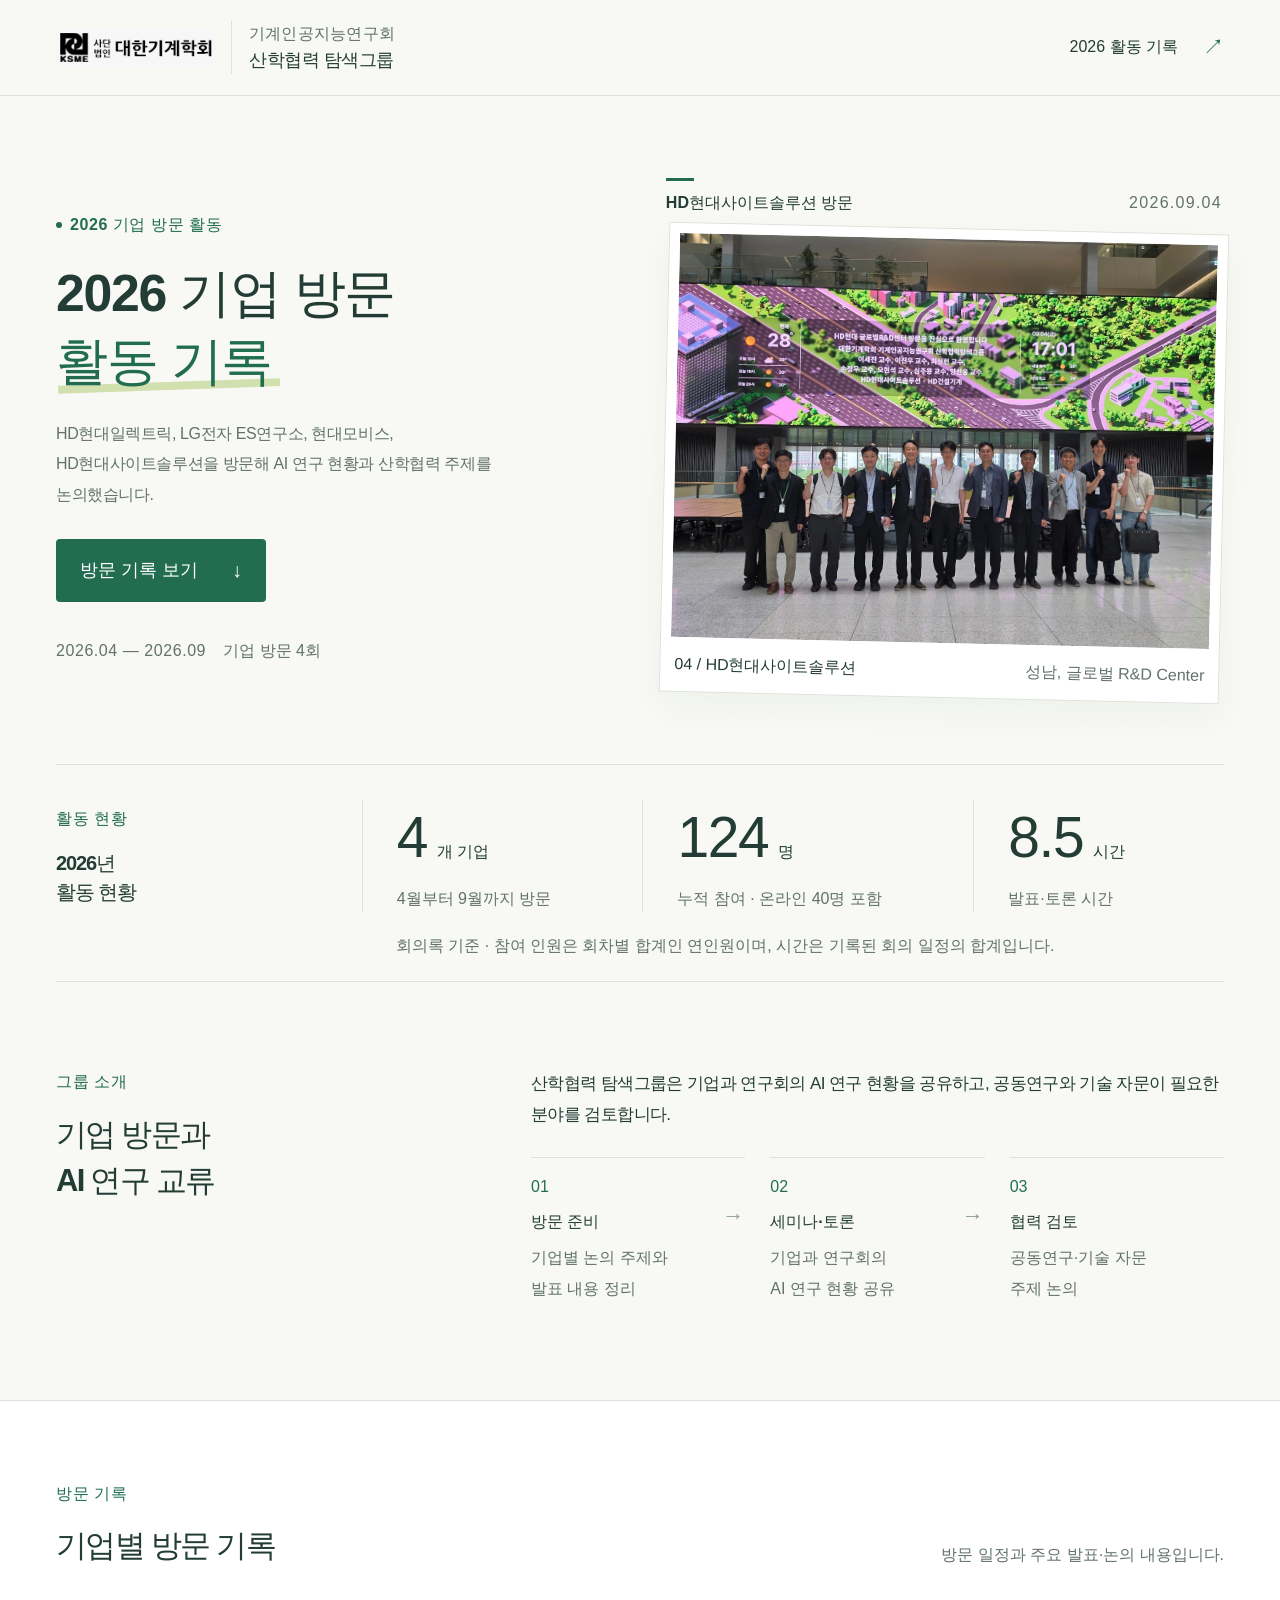
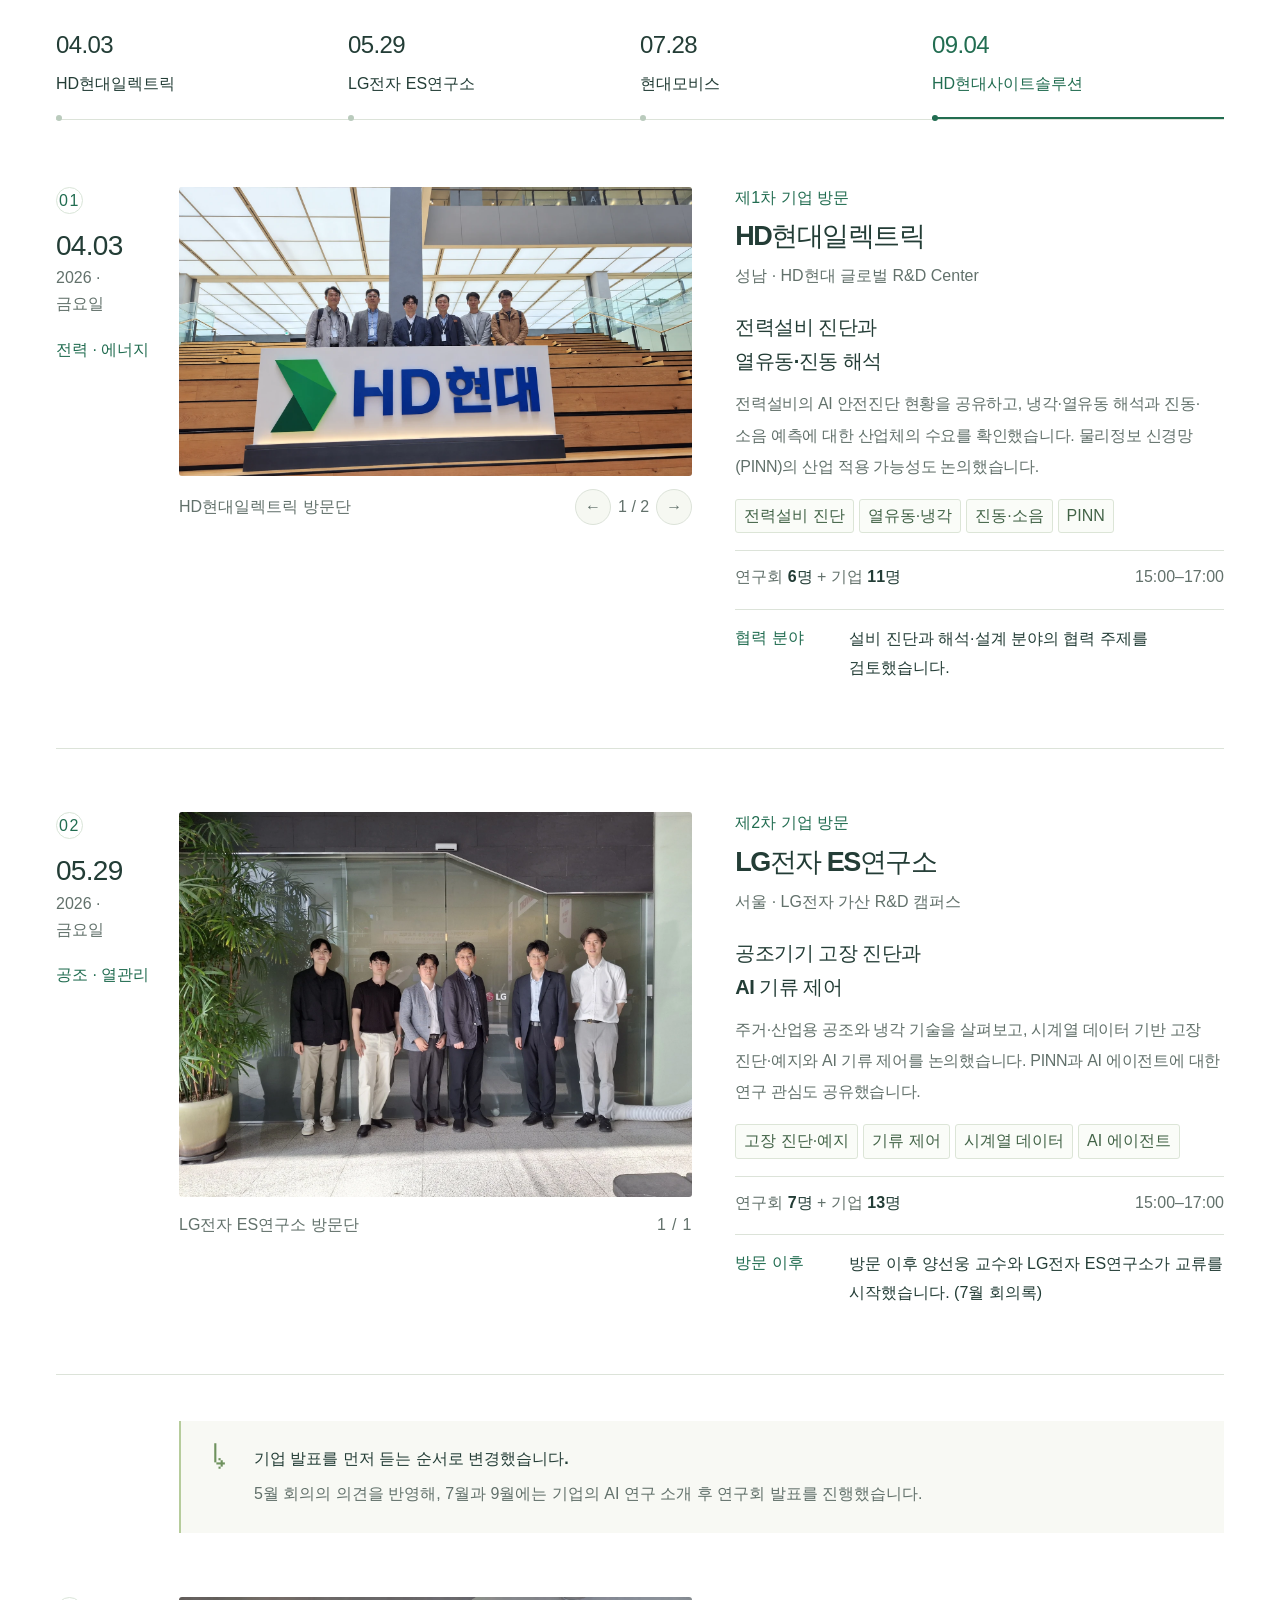
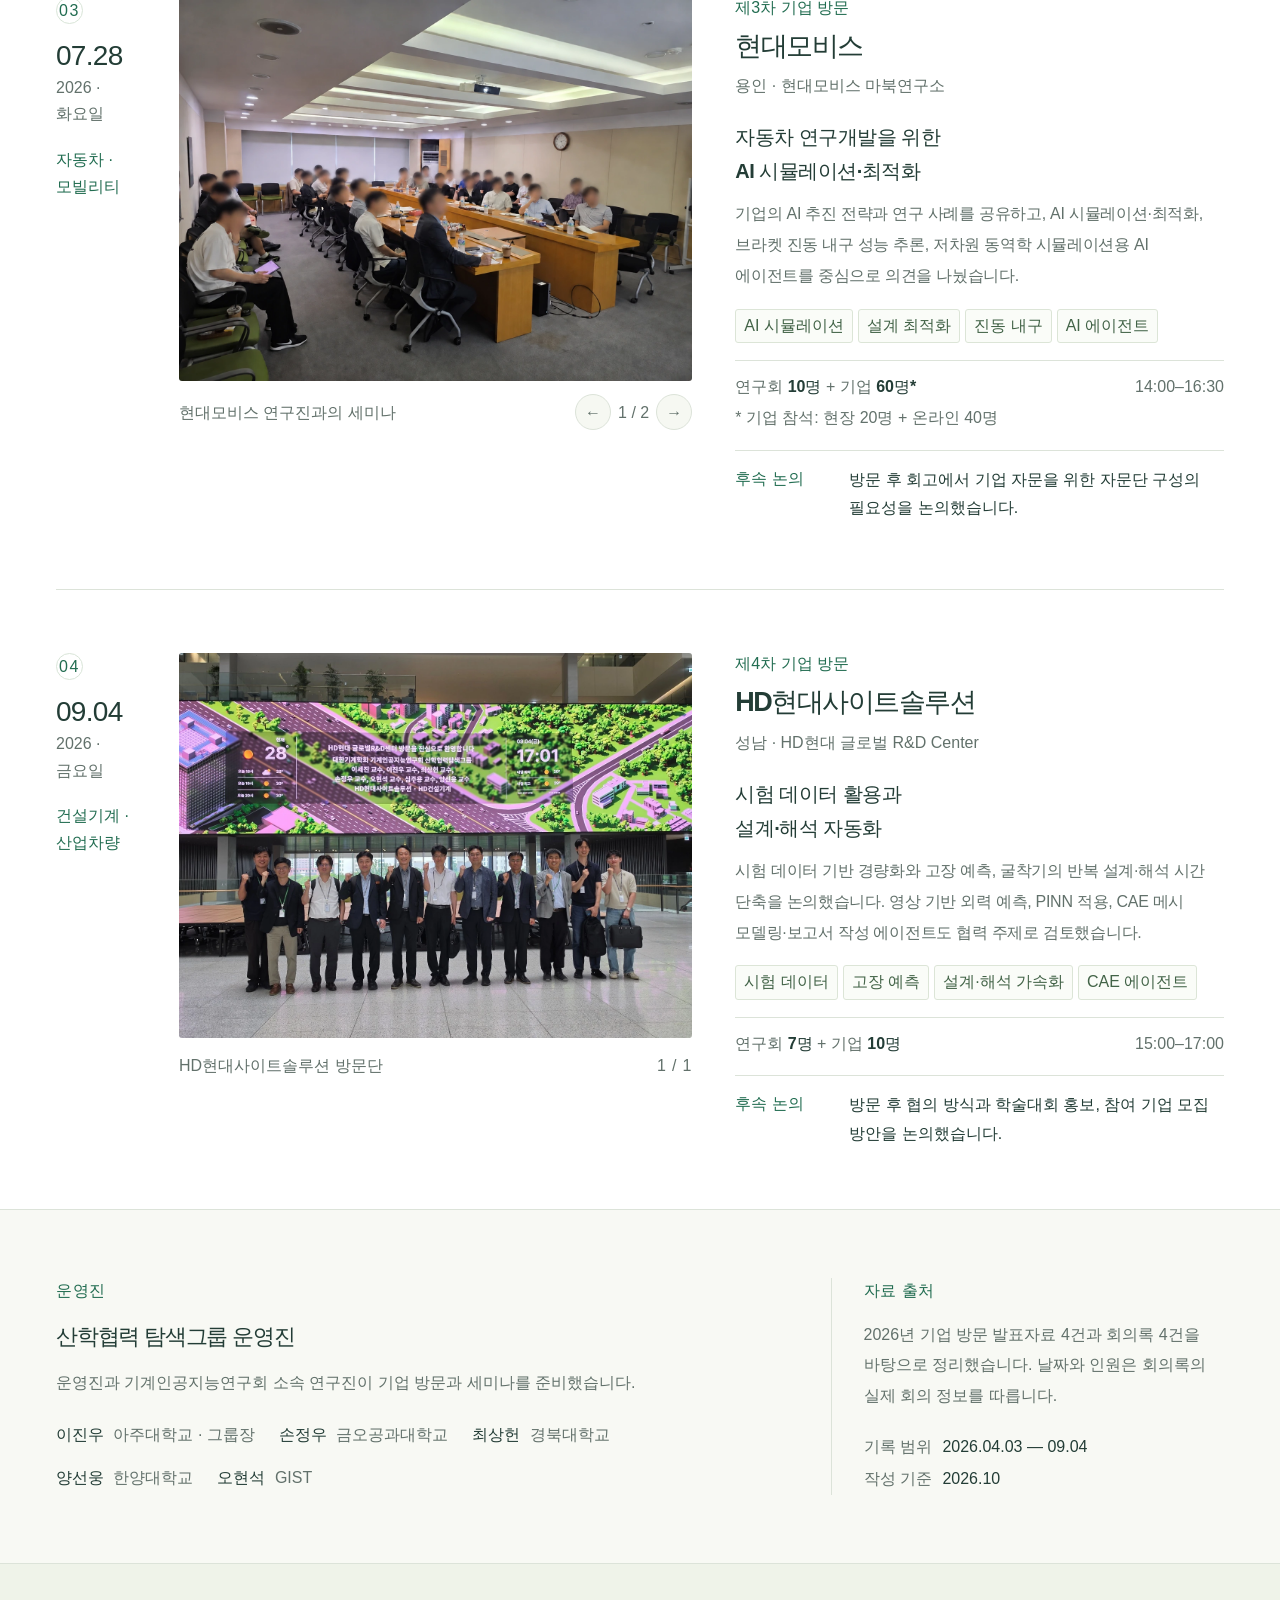
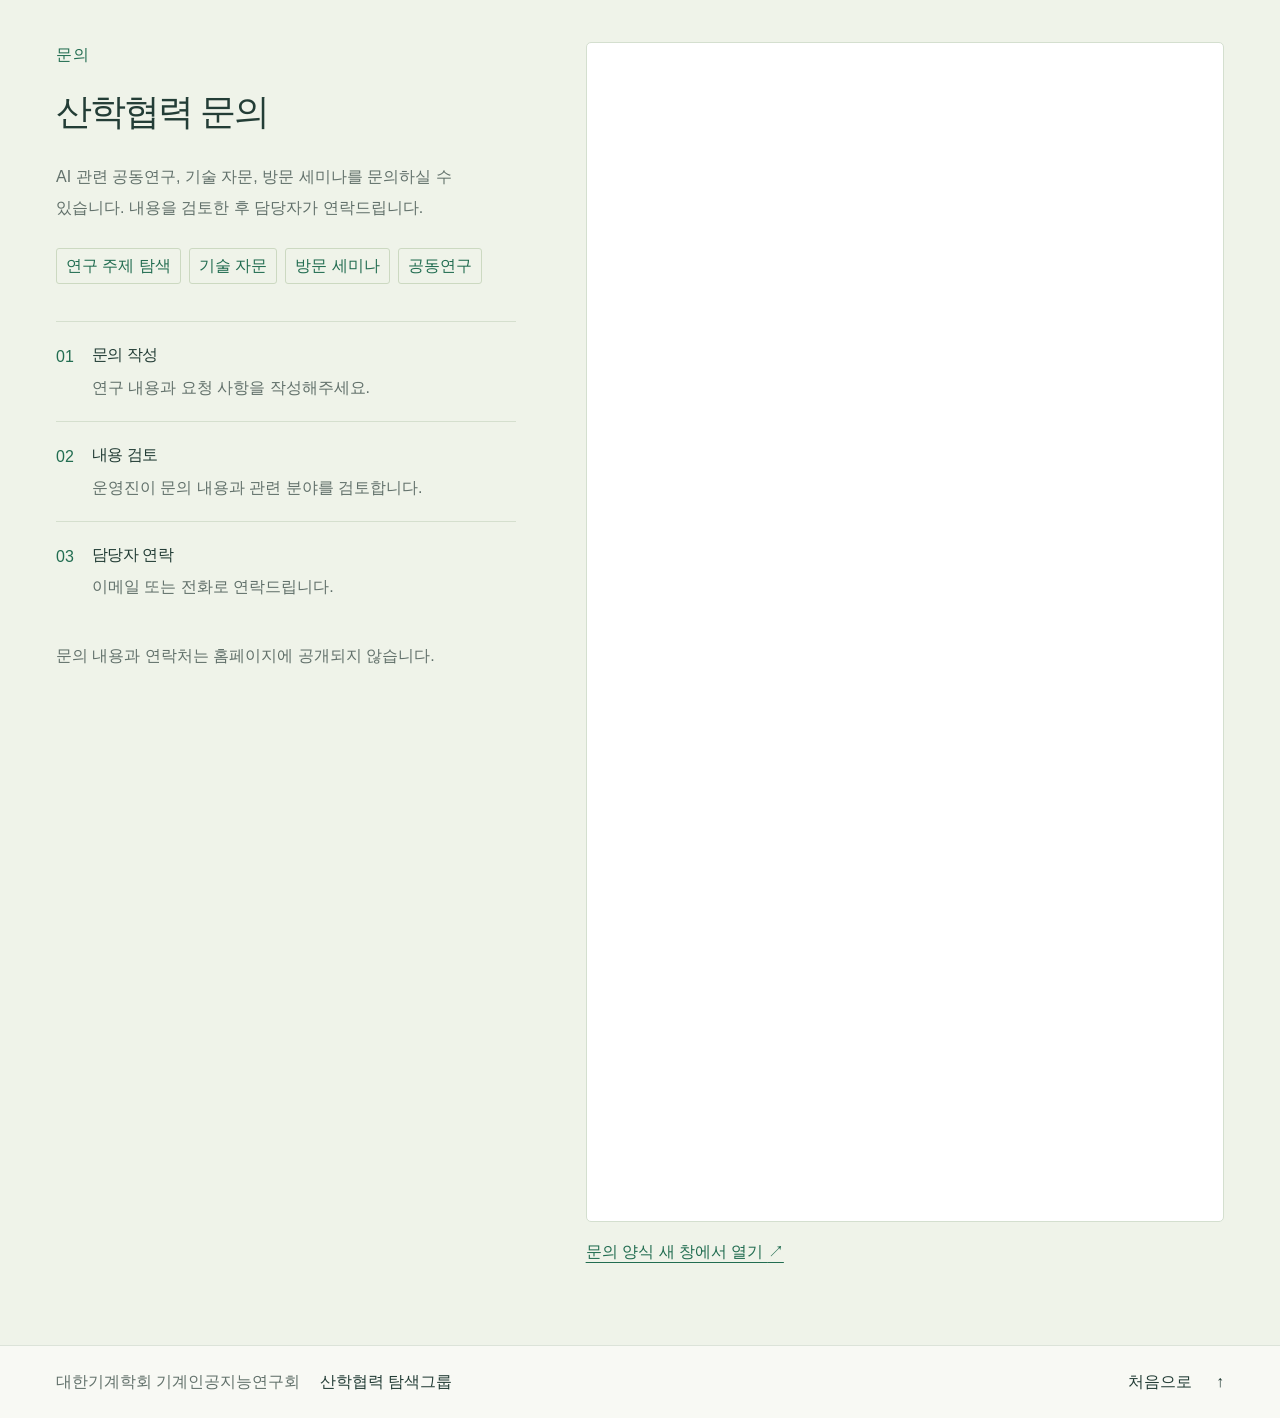
==== index.html @ 9c593836 "Publish KSME industry collaboration activity website" ====
<!doctype html>
<html lang="ko">
<head>
  <meta charset="UTF-8">
  <meta name="viewport" content="width=device-width, initial-scale=1">
  <meta name="theme-color" content="#f8f9f4">
  <meta name="description" content="대한기계학회 기계인공지능연구회 산학협력 탐색그룹의 2026년 활동 기록. 기업 방문 일정과 주요 논의 내용을 소개합니다.">
  <meta property="og:title" content="2026 기업 방문 활동 기록 | 산학협력 탐색그룹">
  <meta property="og:description" content="2026년 4월부터 9월까지, 네 번의 기업 방문과 산학 교류의 기록.">
  <meta property="og:type" content="website">
  <title>2026 활동 기록 · 산학협력 탐색그룹</title>
  <link rel="icon" href="assets/ksme-logo.gif" type="image/gif">
  <link rel="stylesheet" href="styles.css">
  <script src="app.js" defer></script>
  <script src="contact-config.js" defer></script>
  <script src="contact.js" defer></script>
</head>
<body id="top">
  <a class="skip-link" href="#main">본문으로 이동</a>
  <header class="site-header">
    <div class="container header-inner">
      <a class="identity" href="#top" aria-label="산학협력 탐색그룹 처음으로">
        <img class="identity-logo" src="assets/ksme-logo.gif" alt="대한기계학회" width="189" height="47">
        <span class="identity-group"><span class="identity-parent">기계인공지능연구회</span><strong>산학협력 탐색그룹</strong></span>
      </a>
      <a class="header-link" href="#journey"><span class="header-link-label">2026 활동 기록</span><span aria-hidden="true">↗</span></a>
    </div>
  </header>
  <main id="main">
    <section class="hero container" aria-labelledby="hero-title">
      <div class="hero-copy">
        <div class="eyebrow"><span class="status-dot"></span> 2026 기업 방문 활동</div>
        <h1 id="hero-title">2026 기업 방문<br><em>활동 기록</em></h1>
        <p class="hero-description">HD현대일렉트릭, LG전자 ES연구소, 현대모비스, HD현대사이트솔루션을 방문해 AI 연구 현황과 산학협력 주제를 논의했습니다.</p>
        <a class="button" href="#journey">방문 기록 보기 <span aria-hidden="true">↓</span></a>
        <p class="hero-period">2026.04 — 2026.09 <span>기업 방문 4회</span></p>
      </div>
      <div class="hero-visual">
        <div class="photo-tab">HD현대사이트솔루션 방문 <span>2026.09.04</span></div>
        <figure class="hero-photo">
          <button class="photo-open" data-image="assets/photos/04-hd-site-group.webp" data-caption="2026.09.04 · HD현대사이트솔루션 방문 · HD현대 글로벌 R&D Center" aria-label="HD현대사이트솔루션 방문 단체사진 크게 보기">
            <img src="assets/photos/04-hd-site-group.webp" alt="HD현대 글로벌 R&D Center 로비에 모인 연구회와 기업 관계자들" width="1360" height="1020" fetchpriority="high">
            <span class="photo-expand" aria-hidden="true">↗</span>
          </button>
          <figcaption><span>04 / HD현대사이트솔루션</span><span>성남, 글로벌 R&D Center</span></figcaption>
        </figure>
      </div>
    </section>

    <section class="numbers container" aria-label="2026년 활동 규모">
      <div class="number-intro"><span class="section-kicker">활동 현황</span><h2>2026년<br>활동 현황</h2></div>
      <div class="metric"><p><strong>4</strong><span>개 기업</span></p><span>4월부터 9월까지 방문</span></div>
      <div class="metric"><p><strong>124</strong><span>명</span></p><span>누적 참여 · 온라인 40명 포함</span></div>
      <div class="metric"><p><strong>8.5</strong><span>시간</span></p><span>발표·토론 시간</span></div>
      <p class="metric-note">회의록 기준 · 참여 인원은 회차별 합계인 연인원이며, 시간은 기록된 회의 일정의 합계입니다.</p>
    </section>

    <section class="approach container" aria-labelledby="approach-title">
      <div><span class="section-kicker">그룹 소개</span><h2 id="approach-title">기업 방문과<br>AI 연구 교류</h2></div>
      <div class="approach-body"><p>산학협력 탐색그룹은 기업과 연구회의 AI 연구 현황을 공유하고, 공동연구와 기술 자문이 필요한 분야를 검토합니다.</p>
        <ol class="process"><li><span>01</span><strong>방문 준비</strong><p>기업별 논의 주제와<br>발표 내용 정리</p></li><li><span>02</span><strong>세미나·토론</strong><p>기업과 연구회의<br>AI 연구 현황 공유</p></li><li><span>03</span><strong>협력 검토</strong><p>공동연구·기술 자문<br>주제 논의</p></li></ol>
      </div>
    </section>

    <section class="journey" id="journey" aria-labelledby="journey-title">
      <div class="container">
        <div class="section-heading"><div><span class="section-kicker">방문 기록</span><h2 id="journey-title">기업별 방문 기록</h2></div><p>방문 일정과 주요 발표·논의 내용입니다.</p></div>
        <nav class="journey-index" aria-label="방문 기록 바로가기">
          <a href="#visit-01"><span>04.03</span><strong>HD현대일렉트릭</strong></a><a href="#visit-02"><span>05.29</span><strong>LG전자 ES연구소</strong></a><a href="#visit-03"><span>07.28</span><strong>현대모비스</strong></a><a href="#visit-04"><span>09.04</span><strong>HD현대사이트솔루션</strong></a>
        </nav>

        <article class="visit" id="visit-01" aria-labelledby="visit-title-01">
          <div class="visit-date"><span class="visit-number">01</span><time datetime="2026-04-03"><strong>04.03</strong><span>2026 · 금요일</span></time><span class="visit-sector">전력 · 에너지</span></div>
          <div class="visit-content">
            <div class="visit-gallery" data-gallery="electric" aria-label="HD현대일렉트릭 방문 사진">
              <figure><button class="photo-open" data-image="assets/photos/01-hd-electric-group.webp" data-caption="2026.04.03 · HD현대일렉트릭 방문 · 단체사진 (밝기·기울기 보정)" aria-label="HD현대일렉트릭 방문 사진 크게 보기"><img src="assets/photos/01-hd-electric-group.webp" alt="HD현대 표지 앞에 함께 선 연구회 방문단 6명" width="1672" height="941" loading="lazy"><span class="photo-expand" aria-hidden="true">↗</span></button><figcaption><span class="gallery-caption">HD현대일렉트릭 방문단</span><span class="gallery-pagination"><button type="button" data-prev aria-label="HD현대일렉트릭 이전 사진">←</button><span data-counter aria-live="polite">1 / 2</span><button type="button" data-next aria-label="HD현대일렉트릭 다음 사진">→</button></span></figcaption></figure>
            </div>
            <div class="visit-story"><div class="visit-label">제1차 기업 방문</div><h3 id="visit-title-01">HD현대일렉트릭</h3><p class="location">성남 · HD현대 글로벌 R&D Center</p><p class="visit-lead">전력설비 진단과<br>열유동·진동 해석</p><p class="visit-description">전력설비의 AI 안전진단 현황을 공유하고, 냉각·열유동 해석과 진동·소음 예측에 대한 산업체의 수요를 확인했습니다. 물리정보 신경망(PINN)의 산업 적용 가능성도 논의했습니다.</p><div class="tags"><span>전력설비 진단</span><span>열유동·냉각</span><span>진동·소음</span><span>PINN</span></div><div class="meeting-meta"><span>연구회 <b>6명</b> + 기업 <b>11명</b></span><span>15:00–17:00</span></div><div class="takeaway"><span>협력 분야</span><p>설비 진단과 해석·설계 분야의 협력 주제를 검토했습니다.</p></div></div>
          </div>
        </article>

        <article class="visit" id="visit-02" aria-labelledby="visit-title-02">
          <div class="visit-date"><span class="visit-number">02</span><time datetime="2026-05-29"><strong>05.29</strong><span>2026 · 금요일</span></time><span class="visit-sector">공조 · 열관리</span></div>
          <div class="visit-content">
            <div class="visit-gallery"><figure><button class="photo-open" data-image="assets/photos/02-lg-es-group.webp" data-caption="2026.05.29 · LG전자 ES연구소 방문 · 가산 R&D 캠퍼스" aria-label="LG전자 ES연구소 방문 단체사진 크게 보기"><img src="assets/photos/02-lg-es-group.webp" alt="LG전자 가산 R&D 캠퍼스에서 촬영한 연구회 방문단의 단체사진" width="2137" height="1603" loading="lazy"><span class="photo-expand" aria-hidden="true">↗</span></button><figcaption><span>LG전자 ES연구소 방문단</span><span class="photo-count">1 / 1</span></figcaption></figure></div>
            <div class="visit-story"><div class="visit-label">제2차 기업 방문</div><h3 id="visit-title-02">LG전자 ES연구소</h3><p class="location">서울 · LG전자 가산 R&D 캠퍼스</p><p class="visit-lead">공조기기 고장 진단과<br>AI 기류 제어</p><p class="visit-description">주거·산업용 공조와 냉각 기술을 살펴보고, 시계열 데이터 기반 고장 진단·예지와 AI 기류 제어를 논의했습니다. PINN과 AI 에이전트에 대한 연구 관심도 공유했습니다.</p><div class="tags"><span>고장 진단·예지</span><span>기류 제어</span><span>시계열 데이터</span><span>AI 에이전트</span></div><div class="meeting-meta"><span>연구회 <b>7명</b> + 기업 <b>13명</b></span><span>15:00–17:00</span></div><div class="takeaway"><span>방문 이후</span><p>방문 이후 양선웅 교수와 LG전자 ES연구소가 교류를 시작했습니다. (7월 회의록)</p></div></div>
          </div>
        </article>

        <div class="journey-note"><span aria-hidden="true">↳</span><p><strong>기업 발표를 먼저 듣는 순서로 변경했습니다.</strong><br>5월 회의의 의견을 반영해, 7월과 9월에는 기업의 AI 연구 소개 후 연구회 발표를 진행했습니다.</p></div>

        <article class="visit" id="visit-03" aria-labelledby="visit-title-03">
          <div class="visit-date"><span class="visit-number">03</span><time datetime="2026-07-28"><strong>07.28</strong><span>2026 · 화요일</span></time><span class="visit-sector">자동차 · 모빌리티</span></div>
          <div class="visit-content">
            <div class="visit-gallery" data-gallery="mobis" aria-label="현대모비스 방문 사진"><figure><button class="photo-open" data-image="assets/photos/03-mobis-meeting.webp?v=privacy-20261004" data-caption="2026.07.28 · 현대모비스 마북연구소 · 연구회·기업 관계자들과의 교류" aria-label="현대모비스 방문 사진 크게 보기"><img src="assets/photos/03-mobis-meeting.webp?v=privacy-20261004" alt="참석자의 얼굴을 흐리게 처리한 현대모비스 마북연구소 세미나 사진" width="1448" height="1086" loading="lazy"><span class="photo-expand" aria-hidden="true">↗</span></button><figcaption><span class="gallery-caption">현대모비스 연구진과의 세미나</span><span class="gallery-pagination"><button type="button" data-prev aria-label="현대모비스 이전 사진">←</button><span data-counter aria-live="polite">1 / 2</span><button type="button" data-next aria-label="현대모비스 다음 사진">→</button></span></figcaption></figure></div>
            <div class="visit-story"><div class="visit-label">제3차 기업 방문</div><h3 id="visit-title-03">현대모비스</h3><p class="location">용인 · 현대모비스 마북연구소</p><p class="visit-lead">자동차 연구개발을 위한<br>AI 시뮬레이션·최적화</p><p class="visit-description">기업의 AI 추진 전략과 연구 사례를 공유하고, AI 시뮬레이션·최적화, 브라켓 진동 내구 성능 추론, 저차원 동역학 시뮬레이션용 AI 에이전트를 중심으로 의견을 나눴습니다.</p><div class="tags"><span>AI 시뮬레이션</span><span>설계 최적화</span><span>진동 내구</span><span>AI 에이전트</span></div><div class="meeting-meta"><span>연구회 <b>10명</b> + 기업 <b>60명*</b></span><span>14:00–16:30</span></div><p class="attendance-note">* 기업 참석: 현장 20명 + 온라인 40명</p><div class="takeaway"><span>후속 논의</span><p>방문 후 회고에서 기업 자문을 위한 자문단 구성의 필요성을 논의했습니다.</p></div></div>
          </div>
        </article>

        <article class="visit" id="visit-04" aria-labelledby="visit-title-04">
          <div class="visit-date"><span class="visit-number">04</span><time datetime="2026-09-04"><strong>09.04</strong><span>2026 · 금요일</span></time><span class="visit-sector">건설기계 · 산업차량</span></div>
          <div class="visit-content">
            <div class="visit-gallery"><figure><button class="photo-open" data-image="assets/photos/04-hd-site-group.webp" data-caption="2026.09.04 · HD현대사이트솔루션 방문 · HD현대 글로벌 R&D Center" aria-label="HD현대사이트솔루션 방문 단체사진 크게 보기"><img src="assets/photos/04-hd-site-group.webp" alt="HD현대사이트솔루션 방문 후 로비에서 함께 촬영한 연구회와 기업 관계자들" width="1360" height="1020" loading="lazy"><span class="photo-expand" aria-hidden="true">↗</span></button><figcaption><span>HD현대사이트솔루션 방문단</span><span class="photo-count">1 / 1</span></figcaption></figure></div>
            <div class="visit-story"><div class="visit-label">제4차 기업 방문</div><h3 id="visit-title-04">HD현대사이트솔루션</h3><p class="location">성남 · HD현대 글로벌 R&D Center</p><p class="visit-lead">시험 데이터 활용과<br>설계·해석 자동화</p><p class="visit-description">시험 데이터 기반 경량화와 고장 예측, 굴착기의 반복 설계·해석 시간 단축을 논의했습니다. 영상 기반 외력 예측, PINN 적용, CAE 메시 모델링·보고서 작성 에이전트도 협력 주제로 검토했습니다.</p><div class="tags"><span>시험 데이터</span><span>고장 예측</span><span>설계·해석 가속화</span><span>CAE 에이전트</span></div><div class="meeting-meta"><span>연구회 <b>7명</b> + 기업 <b>10명</b></span><span>15:00–17:00</span></div><div class="takeaway"><span>후속 논의</span><p>방문 후 협의 방식과 학술대회 홍보, 참여 기업 모집 방안을 논의했습니다.</p></div></div>
          </div>
        </article>
      </div>
    </section>

<section class="credits container" aria-label="그룹 소개와 기록 안내"><div><span class="section-kicker">운영진</span><h2>산학협력 탐색그룹 운영진</h2><p>운영진과 기계인공지능연구회 소속 연구진이 기업 방문과 세미나를 준비했습니다.</p><div class="team"><span><b>이진우</b> 아주대학교 · 그룹장</span><span><b>손정우</b> 금오공과대학교</span><span><b>최상헌</b> 경북대학교</span><span><b>양선웅</b> 한양대학교</span><span><b>오현석</b> GIST</span></div></div><div class="record-note"><span class="section-kicker">자료 출처</span><p>2026년 기업 방문 발표자료 4건과 회의록 4건을 바탕으로 정리했습니다. 날짜와 인원은 회의록의 실제 회의 정보를 따릅니다.</p><p>기록 범위 <strong>2026.04.03 — 09.04</strong><br>작성 기준 <strong>2026.10</strong></p></div></section>
    <section class="inquiry-section" id="contact" aria-labelledby="inquiry-title">
      <div class="container inquiry-layout">
        <div class="inquiry-intro">
          <span class="section-kicker">문의</span>
          <h2 id="inquiry-title">산학협력 문의</h2>
          <p>AI 관련 공동연구, 기술 자문, 방문 세미나를 문의하실 수 있습니다. 내용을 검토한 후 담당자가 연락드립니다.</p>
          <div class="inquiry-topics"><span>연구 주제 탐색</span><span>기술 자문</span><span>방문 세미나</span><span>공동연구</span></div>
          <ol class="inquiry-steps"><li><span>01</span><div><strong>문의 작성</strong><p>연구 내용과 요청 사항을 작성해주세요.</p></div></li><li><span>02</span><div><strong>내용 검토</strong><p>운영진이 문의 내용과 관련 분야를 검토합니다.</p></div></li><li><span>03</span><div><strong>담당자 연락</strong><p>이메일 또는 전화로 연락드립니다.</p></div></li></ol>
          <p class="inquiry-note">문의 내용과 연락처는 홈페이지에 공개되지 않습니다.</p>
        </div>
        <div class="inquiry-form-area">
          <p class="inquiry-connection" id="inquiry-connection">현재는 문의 화면 미리보기입니다. Google 연결 전에는 접수·저장·이메일 발송이 이루어지지 않습니다.</p>
          <iframe id="inquiry-frame" src="https://script.google.com/macros/s/AKfycbyqrqDLCNG93MQwHev7d4G5tEPiE0s_Rb_WKDJtI0AP4udPK_IPzrMD_i6Ru1dq3-_l/exec" title="산학협력 문의 입력 양식" referrerpolicy="no-referrer"></iframe>
          <div id="inquiry-open" class="inquiry-open" hidden>
            <p id="inquiry-open-help" hidden>문의 양식을 열어 내용을 작성해주세요.</p>
            <a id="inquiry-open-link" href="#contact" target="_blank" rel="noopener noreferrer">문의 양식 새 창에서 열기 <span aria-hidden="true">↗</span></a>
          </div>
          <noscript><p>문의 양식을 이용하려면 JavaScript를 활성화해주세요. 현재 문의는 접수되지 않았습니다.</p></noscript>
        </div>
      </div>
    </section>
  </main>
  <footer class="site-footer"><div class="container"><p>대한기계학회 기계인공지능연구회 <span>산학협력 탐색그룹</span></p><a href="#top">처음으로 <span aria-hidden="true">↑</span></a></div></footer>
  <dialog class="lightbox" aria-label="활동 사진 확대 보기"><button class="lightbox-close" type="button" aria-label="사진 닫기">닫기 <span aria-hidden="true">×</span></button><img alt=""><p class="lightbox-caption"></p></dialog>
</body>
</html>
---- styles.css ----
/* Installed KoPubWorld fonts only. Public webfont hosting requires publisher approval. */
@font-face { font-family:"KoPubWorld Dotum"; font-style:normal; font-weight:400; font-display:swap; src:local("KoPubWorldDotum Medium"), local("KoPubWorldDotumMedium"), local("KoPubWorld돋움체 Medium"); }
@font-face { font-family:"KoPubWorld Dotum"; font-style:normal; font-weight:700; font-display:swap; src:local("KoPubWorldDotum Bold"), local("KoPubWorldDotumBold"), local("KoPubWorld돋움체 Bold"); }

:root {
  --paper:#f8f9f4;
  --white:#fff;
  --ink:#233d36;
  --muted:#62716b;
  --green:#226d51;
  --line:#dce3d9;
  --pale:#edf2e7;
  --lime:#e4edcf;
  --font:"KoPubWorld Dotum","Malgun Gothic","Apple SD Gothic Neo",sans-serif;
}

/* Industry inquiry section. The form also runs inside Google Apps Script. */
.inquiry-section {
  padding-block: 78px;
  background: #eff3e9;
  border-top: 1px solid var(--line);
}
.inquiry-layout {
  display: grid;
  grid-template-columns: 0.9fr 1.25fr;
  gap: 70px;
  align-items: start;
}
.inquiry-intro h2 { font-size: 36px; line-height: 1.5; }
.inquiry-intro > p { font-size:16px; color: var(--muted); line-height: 1.95; margin-top: 22px; }
.inquiry-topics { display:flex; flex-wrap:wrap; gap:8px; margin-top:25px; }
.inquiry-topics span { font-size:16px; border:1px solid #ccd9c1; border-radius:3px; padding:4px 9px; color:var(--green); }
.inquiry-steps { padding:0; list-style:none; margin-top:37px; }
.inquiry-steps li { display:flex; gap:18px; border-top:1px solid #d5dfce; padding:20px 0; }
.inquiry-steps li > span { font-size:16px; color:var(--green); padding-top:2px; }
.inquiry-steps strong { font-size:16px; letter-spacing:-.03em; }
.inquiry-steps p { font-size:16px; color:var(--muted); margin-top:6px; }
.inquiry-intro .inquiry-note { font-size:16px; margin-top:19px; }
.inquiry-form-area { min-width:0; }
.inquiry-connection { background:#fbfaf3; border:1px solid #dedbc7; border-radius:4px; padding:11px 15px; color:#756648; font-size:16px; line-height:1.8; margin-bottom:14px; }
.inquiry-connection[hidden] { display:none; }
#inquiry-frame { display:block; width:100%; height:1180px; border:1px solid #d4dfcf; border-radius:5px; background:white; }
#inquiry-frame[hidden] { display:none; }
@media (max-width:1100px) {
  .inquiry-layout { grid-template-columns:.85fr 1.2fr; gap:35px; }
  .inquiry-intro h2 { font-size:30px; }
}
@media (max-width:800px) {
  .inquiry-section { padding-block:52px; }
  .inquiry-layout { grid-template-columns:1fr; gap:32px; }
  .inquiry-intro h2 { font-size:30px; }
  .inquiry-steps { display:grid; grid-template-columns:repeat(3,1fr); gap:18px; margin-top:29px; }
  .inquiry-steps li { gap:10px; padding-block:15px; }
  .inquiry-steps p { font-size:16px; }
  .inquiry-steps strong { font-size:16px; }
}
@media (max-width:580px) {
  .inquiry-intro h2 { font-size:29px; }
  .inquiry-intro > p { font-size:16px; }
  .inquiry-topics span { font-size:16px; }
  .inquiry-steps { grid-template-columns:1fr; gap:0; }
  .inquiry-steps li { gap:17px; padding-block:15px; }
  .inquiry-steps strong { font-size:16px; }
  .inquiry-steps p { font-size:16px; }
  .inquiry-connection { font-size:16px; padding:11px 13px; }
}
@media print { .inquiry-section { display:none; } }

* {
  box-sizing:border-box;
}

html {
  scroll-behavior:smooth;
  scroll-padding-top:105px;
}

body {
  margin:0;
  font-size:16px;
  background:var(--paper);
  color:var(--ink);
  font-family:var(--font);
  font-synthesis:none;
  -webkit-font-smoothing:antialiased;
  line-height:1.65;
  word-break:keep-all;
  overflow-wrap:break-word;
}

button,a {
  -webkit-tap-highlight-color:transparent;
}

a {
  color:inherit;
  text-decoration:none;
}

button {
  font:inherit;
  color:inherit;
}

button,a {
  touch-action:manipulation;
}

button {
  cursor:pointer;
}

img {
  display:block;
  width:100%;
  height:auto;
}

figure,p,h1,h2,h3,ol {
  margin:0;
}

button:focus-visible,a:focus-visible {
  outline:3px solid #287dba;
  outline-offset:5px;
}

::selection {
  background:#dcebc8;
}

.container {
  width:min(1264px,calc(100% - 112px));
  margin-inline:auto;
}

.skip-link {
  position:fixed;
  left:18px;
  top:-80px;
  z-index:100;
  background:white;
  padding:12px 20px;
}

.skip-link:focus {
  top:12px;
}

.site-header {
  height:96px;
  border-bottom:1px solid var(--line);
  background:rgba(248,249,244,.96);
  position:sticky;
  top:0;
  z-index:20;
  backdrop-filter:blur(12px);
}

.header-inner {
  height:100%;
  display:flex;
  align-items:center;
  justify-content:space-between;
  gap:20px;
}

.identity {
  display:flex;
  gap:15px;
  align-items:center;
}

.identity-parent {
  display:block;
  font-size:16px;
  letter-spacing:.015em;
  color:var(--muted);
  line-height:1.6;
}

.identity strong {
  display:block;
  font-size:18px;
  letter-spacing:-.025em;
  line-height:1.5;
}











.header-link {
  font-size:16px;
  display:flex;
  gap:25px;
  align-items:center;
}

.header-link > span[aria-hidden] {
  font-size:21px;
  color:var(--green);
}

.hero {
  display:grid;
  grid-template-columns:1fr 1.03fr;
  gap:64px;
  padding-block:82px 66px;
  align-items:center;
}

.eyebrow,.section-kicker,.small-label {
  font-size:16px;
  font-weight:700;
  letter-spacing:.16em;
  color:var(--green);
}

.eyebrow {
  display:flex;
  gap:8px;
  align-items:center;
  font-size:16px;
  letter-spacing:.13em;
}

.status-dot {
  width:6px;
  height:6px;
  background:var(--green);
  border-radius:50%;
  display:inline-block;
}

h1 {
  font-size:clamp(44px,4.05vw,60px);
  font-weight:700;
  line-height:1.3;
  letter-spacing:-.025em;
  margin:22px 0 24px;
}

h1 em {
  font-style:normal;
  color:var(--green);
  position:relative;
}

h1 em:after {
  content:"";
  position:absolute;
  height:8px;
  left:2px;
  right:-8px;
  bottom:0;
  background:#d2dfae;
  z-index:-1;
  transform:rotate(-2deg);
}

.hero-description {
  font-size:16px;
  line-height:1.95;
  color:var(--muted);
  letter-spacing:-.025em;
}

.button {
  display:inline-flex;
  align-items:center;
  gap:34px;
  background:var(--green);
  color:#fff;
  padding:13px 22px;
  font-size:16px;
  font-weight:700;
  margin-top:29px;
  border-radius:4px;
  transition:background .2s,transform .2s;
}

.button:hover {
  background:#18553e;
  transform:translateY(-2px);
}

.button span {
  font-size:20px;
  font-weight:400;
}

.hero-period {
  font-size:16px;
  letter-spacing:.14em;
  color:var(--muted);
  margin-top:36px;
  display:flex;
  flex-wrap:wrap;
  gap:10px 17px;
}

.hero-period span {
  letter-spacing:0;
  font-size:16px;
}

.hero-visual {
  align-self:center;
  min-width:0;
}

.photo-tab {
  display:flex;
  justify-content:space-between;
  font-size:16px;
  font-weight:700;
  padding:12px 2px;
  position:relative;
}

.photo-tab:before {
  content:"";
  width:28px;
  height:3px;
  background:var(--green);
  position:absolute;
  top:0;
}

.photo-tab span {
  font-size:16px;
  letter-spacing:.08em;
  color:var(--muted);
  font-weight:400;
}

.hero-photo {
  background:white;
  border:1px solid var(--line);
  padding:10px 10px 0;
  transform:rotate(1.3deg);
  box-shadow:0 15px 35px #233d360a;
}

.hero-photo .photo-open {
  aspect-ratio:4/3;
}

.hero-photo img {
  height:100%;
  object-fit:cover;
}

.photo-open {
  padding:0;
  border:0;
  background:#e5e9e3;
  position:relative;
  display:block;
  width:100%;
  overflow:hidden;
}

.photo-open img {
  transition:transform .45s;
}

.photo-open:hover img {
  transform:scale(1.025);
}

.photo-expand {
  position:absolute;
  bottom:12px;
  right:12px;
  background:rgba(255,255,255,.93);
  width:30px;
  height:30px;
  display:grid;
  place-items:center;
  border-radius:50%;
  font-size:17px;
  opacity:0;
  transition:opacity .2s;
}

.photo-open:hover .photo-expand,.photo-open:focus-visible .photo-expand {
  opacity:1;
}

.hero-photo figcaption {
  font-size:16px;
  padding:14px 4px;
  display:flex;
  justify-content:space-between;
  gap:10px;
}

.hero-photo figcaption span:last-child {
  color:var(--muted);
  font-size:16px;
}

.hero-bottom {
  display:flex;
  justify-content:space-between;
  gap:20px;
  margin:27px 5px 0;
  align-items:center;
}

.small-label {
  font-size:16px;
  color:var(--muted);
  letter-spacing:.12em;
}

.handwritten {
  font-size:16px;
  letter-spacing:-.025em;
  font-weight:700;
  transform:rotate(-4deg);
  color:var(--green);
}

.handwritten span {
  font-size:24px;
  margin-left:8px;
}

.numbers {
  border-top:1px solid var(--line);
  border-bottom:1px solid var(--line);
  padding:35px 0 22px;
  display:grid;
  grid-template-columns:1.1fr 1fr 1.2fr 1fr;
  gap:20px 30px;
  align-items:center;
}

.number-intro .section-kicker {
  font-size:16px;
}

.number-intro h2 {
  font-size:20px;
  line-height:1.45;
  letter-spacing:-.055em;
  margin-top:9px;
}

.metric {
  border-left:1px solid var(--line);
  padding-left:34px;
}

.metric p {
  display:flex;
  gap:10px;
  align-items:baseline;
  line-height:1.3;
}

.metric strong {
  font-size:57px;
  font-weight:400;
  letter-spacing:-.025em;
}

.metric p>span {
  font-size:16px;
}

.metric>span {
  display:block;
  font-size:16px;
  color:var(--muted);
  margin-top:12px;
}

.metric-note {
  grid-column:2/-1;
  font-size:16px;
  color:var(--muted);
  padding-left:34px;
}

.approach {
  display:grid;
  grid-template-columns:1fr 1.8fr;
  gap:90px;
  padding-block:87px 96px;
}

.section-kicker {
  display:block;
  margin-bottom:16px;
}

h2 {
  font-size:31px;
  letter-spacing:-.055em;
  line-height:1.5;
  font-weight:700;
}

.approach-body>p {
  font-size:17px;
  letter-spacing:-.035em;
  line-height:1.8;
  margin-bottom:27px;
}

.process {
  padding:0;
  list-style:none;
  display:grid;
  grid-template-columns:repeat(3,1fr);
  gap:25px;
}

.process li {
  border-top:1px solid var(--line);
  padding-top:16px;
  position:relative;
}

.process li:not(:last-child):after {
  content:"→";
  position:absolute;
  right:1px;
  top:40px;
  color:#8ca18e;
  font-size:22px;
}

.process li>span {
  font-size:16px;
  color:var(--green);
  margin-bottom:8px;
  display:block;
}

.process strong {
  font-size:16px;
}

.process p {
  font-size:16px;
  color:var(--muted);
  line-height:1.9;
  margin-top:8px;
}

.journey {
  padding-block:80px 28px;
  background:var(--white);
  border-block:1px solid var(--line);
}

.section-heading {
  display:flex;
  justify-content:space-between;
  gap:35px;
  align-items:flex-end;
  margin-bottom:40px;
}

.section-heading>p {
  font-size:16px;
  color:var(--muted);
  line-height:1.9;
  max-width:380px;
}

.journey-index {
  display:grid;
  grid-template-columns:repeat(4,1fr);
  margin-bottom:64px;
  border-bottom:1px solid var(--line);
}

.journey-index a {
  position:relative;
  padding:15px 0 20px;
  border-bottom:2px solid transparent;
  transition:color .2s,border-color .2s;
}

.journey-index a:before {
  content:"";
  width:6px;
  height:6px;
  position:absolute;
  bottom:-4px;
  background:#bacbbd;
  border-radius:50%;
}

.journey-index a:hover,.journey-index a.is-current {
  color:var(--green);
  border-bottom-color:var(--green);
}

.journey-index a:hover:before,.journey-index a.is-current:before {
  background:var(--green);
}

.journey-index span {
  display:block;
  font-size:24px;
  letter-spacing:-.025em;
  font-weight:400;
}

.journey-index strong {
  font-size:16px;
  font-weight:400;
  display:block;
  margin-top:6px;
}

.visit {
  display:grid;
  grid-template-columns:95px 1fr;
  gap:28px;
  padding-bottom:66px;
  margin-bottom:60px;
  border-bottom:1px solid var(--line);
  scroll-margin-top:120px;
}

.visit:last-child {
  border-bottom:0;
  margin-bottom:0;
  padding-bottom:32px;
}

.visit-date {
  display:flex;
  align-items:flex-start;
  flex-direction:column;
  padding-top:3px;
}

.visit-number {
  font-size:16px;
  letter-spacing:.1em;
  color:var(--green);
  border:1px solid #d9e5d8;
  display:grid;
  place-items:center;
  width:27px;
  height:27px;
  border-radius:50%;
  margin-bottom:12px;
}

.visit-date time strong {
  display:block;
  font-size:28px;
  letter-spacing:-.025em;
  line-height:1.4;
  font-weight:400;
}

.visit-date time span {
  font-size:16px;
  color:var(--muted);
}

.visit-sector {
  font-size:16px;
  margin-top:18px;
  color:var(--green);
}

.visit-content {
  display:grid;
  grid-template-columns:1.05fr 1fr;
  gap:43px;
  align-items:start;
  min-width:0;
}

.visit-gallery {
  min-width:0;
  padding-top:3px;
}

.visit-gallery .photo-open {
  aspect-ratio:4/3;
  border-radius:3px;
}

.visit-gallery img {
  width:100%;
  height:100%;
  object-fit:cover;
}

.visit-gallery[data-gallery="electric"] .photo-open {
  aspect-ratio:16/9;
}

.visit-gallery[data-gallery="electric"] img {
  object-fit:contain;
  background:#f1f4ee;
}

.visit-gallery figcaption {
  display:flex;
  align-items:center;
  justify-content:space-between;
  gap:8px;
  padding:13px 0;
  font-size:16px;
  color:var(--muted);
  line-height:1.7;
  min-height:55px;
}

.gallery-pagination {
  display:flex;
  align-items:center;
  gap:7px;
  white-space:nowrap;
}

.gallery-pagination button {
  padding:2px;
  width:29px;
  height:29px;
  background:#f6f8f2;
  border:1px solid var(--line);
  border-radius:50%;
  font-size:16px;
}

.gallery-pagination button:hover {
  background:var(--lime);
}

.gallery-pagination [data-counter] {
  min-width:29px;
  text-align:center;
}

.photo-count {
  font-size:16px;
  white-space:nowrap;
  letter-spacing:.05em;
}

.visit-label {
  font-size:16px;
  color:var(--green);
  margin-bottom:6px;
}

.visit-story h3 {
  font-size:27px;
  letter-spacing:-.055em;
  line-height:1.45;
}

.location {
  font-size:16px;
  color:var(--muted);
  margin-top:6px;
}

.visit-lead {
  font-size:19px;
  font-weight:700;
  letter-spacing:-.025em;
  line-height:1.7;
  margin:21px 0 10px;
}

.visit-description {
  font-size:16px;
  color:var(--muted);
  line-height:1.95;
  letter-spacing:-.018em;
}

.tags {
  display:flex;
  flex-wrap:wrap;
  gap:5px;
  margin-block:17px;
}

.tags span {
  font-size:16px;
  white-space:nowrap;
  border:1px solid #dce5d7;
  color:#426347;
  padding:3px 8px;
  border-radius:3px;
  background:#fafcf8;
}

.meeting-meta {
  display:flex;
  justify-content:space-between;
  flex-wrap:wrap;
  gap:7px;
  font-size:16px;
  border-top:1px solid var(--line);
  padding-top:13px;
  color:var(--muted);
}

.meeting-meta b {
  font-weight:700;
  color:var(--ink);
}

.attendance-note {
  font-size:16px;
  color:var(--muted);
  margin-top:4px;
}

.takeaway {
  display:grid;
  grid-template-columns:66px 1fr;
  gap:14px;
  margin-top:18px;
  padding:15px 0 0;
  border-top:1px solid var(--line);
}

.takeaway>span {
  font-size:16px;
  font-weight:700;
  color:var(--green);
}

.takeaway p {
  font-size:16px;
  line-height:1.8;
}

.journey-note {
  display:flex;
  gap:27px;
  align-items:flex-start;
  margin:-14px 0 61px 123px;
  padding:23px 29px;
  background:var(--paper);
  border-left:2px solid #b6cc9c;
}

.journey-note>span {
  font-size:34px;
  line-height:1;
  color:#6f925e;
}

.journey-note p {
  font-size:16px;
  color:var(--muted);
  line-height:1.9;
}

.journey-note strong {
  display:inline-block;
  font-size:16px;
  color:var(--ink);
  margin-bottom:5px;
}

.outcomes {
  padding-block:84px 72px;
}

.outcome-grid {
  display:grid;
  grid-template-columns:repeat(3,1fr);
  gap:38px;
}

.outcome-grid article {
  border-top:1px solid #b8cbb7;
  padding-top:23px;
}

.outcome-number {
  font-size:16px;
  color:var(--green);
}

.outcome-grid h3 {
  font-size:23px;
  letter-spacing:-.025em;
  line-height:1.6;
  margin:17px 0 13px;
}

.outcome-grid p {
  font-size:16px;
  color:var(--muted);
  line-height:1.9;
}

.outcome-foot {
  display:block;
  font-size:16px;
  color:var(--green);
  margin-top:19px;
}

.outcome-note {
  font-size:16px;
  color:var(--muted);
  margin-top:36px;
  padding-top:18px;
  border-top:1px solid var(--line);
}

.next-section {
  background:var(--pale);
  border-block:1px solid var(--line);
  padding-block:70px;
}

.next-inner {
  display:grid;
  grid-template-columns:1fr 1.05fr;
  gap:80px;
}

.next-intro h2 {
  font-size:34px;
}

.next-intro>p {
  font-size:16px;
  color:var(--muted);
  line-height:1.9;
  margin-top:22px;
}

.plan-label {
  font-size:16px;
  padding:6px 10px;
  border:1px solid #bacdae;
  border-radius:3px;
  margin-top:23px;
  display:inline-block;
  color:#4c6747;
}

.next-list {
  list-style:none;
  padding:0;
}

.next-list li {
  display:flex;
  gap:23px;
  padding:24px 0;
  border-bottom:1px solid #d1ddc7;
}

.next-list li:first-child {
  padding-top:0;
}

.next-list li:last-child {
  border-bottom:0;
  padding-bottom:0;
}

.next-list li>span {
  font-size:16px;
  color:var(--green);
  padding-top:3px;
}

.next-list h3 {
  font-size:17px;
  letter-spacing:-.035em;
  margin-bottom:9px;
}

.next-list p {
  font-size:16px;
  color:var(--muted);
  line-height:1.9;
}

.credits {
  padding-block:68px;
  display:grid;
  grid-template-columns:1.75fr 1fr;
  gap:86px;
}

.credits h2 {
  font-size:22px;
  margin-bottom:15px;
}

.credits p {
  font-size:16px;
  color:var(--muted);
  line-height:1.9;
}

.team {
  display:flex;
  flex-wrap:wrap;
  gap:8px 23px;
  margin-top:24px;
}

.team span {
  font-size:16px;
  color:var(--muted);
}

.team b {
  font-size:16px;
  color:var(--ink);
  margin-right:5px;
}

.record-note {
  border-left:1px solid var(--line);
  padding-left:32px;
}

.record-note p+p {
  margin-top:20px;
  font-size:16px;
  line-height:2;
}

.record-note strong {
  font-weight:400;
  color:var(--ink);
  margin-left:6px;
}

.site-footer {
  border-top:1px solid var(--line);
  padding-block:23px;
}

.site-footer .container {
  display:flex;
  justify-content:space-between;
  gap:25px;
}

.site-footer p {
  font-size:16px;
  color:var(--muted);
}

.site-footer p span {
  color:var(--ink);
  margin-left:15px;
}

.site-footer a {
  font-size:16px;
  white-space:nowrap;
}

.site-footer a span {
  margin-left:20px;
  font-size:16px;
}

.mobile-break {
  display:none;
}

.lightbox {
  max-width:min(1180px,94vw);
  width:fit-content;
  max-height:94dvh;
  border:1px solid var(--line);
  padding:48px 20px 16px;
  background:var(--paper);
  border-radius:6px;
  overflow:auto;
  color:var(--ink);
}

.lightbox::backdrop {
  background:rgba(234,239,231,.94);
  backdrop-filter:blur(7px);
}

.lightbox img {
  object-fit:contain;
  width:auto;
  max-width:100%;
  max-height:76dvh;
  margin:auto;
}

.lightbox-caption {
  font-size:16px;
  margin-top:14px;
  text-align:center;
}

.lightbox-close {
  position:absolute;
  top:10px;
  right:17px;
  border:0;
  background:transparent;
  font-size:16px;
  display:flex;
  align-items:center;
  gap:15px;
  padding:0 5px;
}

.lightbox-close span {
  font-size:25px;
}

body.modal-open {
  overflow:hidden;
}

@media(min-width:1500px) {
  .hero {
    gap:85px;
  }
  h1 {
    font-size:61px;
  }
  .hero-description {
    font-size:16px;
  }
  .hero {
    padding-block:95px 80px;
  }
}

@media(max-width:1100px) {
  .container {
    width:calc(100% - 64px);
  }
  .hero {
    gap:36px;
    padding-top:58px;
  }
  h1 {
    font-size:44px;
  }
  .hero-description {
    font-size:16px;
  }
  .hero-period {
    flex-direction:column;
    gap:5px;
  }
  .hero-bottom .small-label {
    display:none;
  }
  .hero-bottom {
    justify-content:flex-end;
  }
  .approach {
    gap:50px;
  }
  .visit {
    grid-template-columns:72px 1fr;
    gap:20px;
  }
  .visit-content {
    gap:26px;
  }
  .visit-story h3 {
    font-size:23px;
  }
  .visit-lead {
    font-size:17px;
  }
  .visit-description {
    font-size:16px;
  }
  .journey-note {
    margin-left:92px;
  }
  .metric {
    padding-left:24px;
  }
  .metric strong {
    font-size:49px;
  }
  .metric-note {
    padding-left:24px;
  }
  .numbers {
    gap:20px;
  }
  .credits {
    gap:45px;
  }
  .next-inner {
    gap:45px;
  }
}

@media(max-width:800px) {
  html {
    scroll-padding-top:90px;
  }
  .container {
    width:calc(100% - 44px);
  }
  .site-header {
    height:80px;
  }
  .identity-parent {
    font-size:16px;
  }
  .identity strong {
    font-size:16px;
  }

  .identity {
    gap:10px;
  }
  .header-link {
    font-size:16px;
    gap:8px;
  }
  .hero {
    grid-template-columns:1fr;
    gap:44px;
    padding-block:47px;
  }
  .hero-copy {
    max-width:580px;
  }
  h1 {
    font-size:49px;
    line-height:1.3;
    margin-block:20px;
  }
  .hero-description {
    font-size:16px;
  }
  .hero-period {
    flex-direction:row;
    font-size:16px;
  }
  .hero-visual {
    max-width:580px;
    width:100%;
    justify-self:center;
  }
  .hero-photo {
    transform:rotate(.8deg);
  }
  .hero-bottom .small-label {
    display:block;
  }
  .hero-bottom {
    justify-content:space-between;
  }
  .numbers {
    grid-template-columns:repeat(3,1fr);
    gap:23px 15px;
    padding-block:28px 20px;
  }
  .number-intro {
    grid-column:1/-1;
    display:flex;
    align-items:baseline;
    gap:22px;
  }
  .number-intro h2 {
    font-size:20px;
    margin:0;
  }
  .number-intro br {
    display:none;
  }
  .number-intro .section-kicker {
    margin:0;
  }
  .metric {
    padding-left:0;
    border-left:0;
  }
  .metric+.metric {
    border-left:1px solid var(--line);
    padding-left:18px;
  }
  .metric strong {
    font-size:47px;
  }
  .metric p {
    gap:6px;
  }
  .metric p>span {
    font-size:16px;
  }
  .metric>span {
    font-size:16px;
    margin-top:5px;
  }
  .metric-note {
    grid-column:1/-1;
    padding-left:0;
    font-size:16px;
  }
  .approach {
    grid-template-columns:1fr;
    gap:28px;
    padding-block:55px;
  }
  .approach h2 br {
    display:none;
  }
  h2 {
    font-size:27px;
  }
  .approach-body>p {
    font-size:16px;
  }
  .process {
    gap:20px;
  }
  .journey {
    padding-top:55px;
  }
  .section-heading {
    display:block;
    margin-bottom:25px;
  }
  .section-heading>p {
    margin-top:16px;
    font-size:16px;
  }
  .journey-index {
    margin-bottom:40px;
    gap:8px;
  }
  .journey-index span {
    font-size:21px;
  }
  .journey-index strong {
    font-size:16px;
    line-height:1.6;
  }
  .visit {
    grid-template-columns:1fr;
    gap:22px;
    margin-bottom:38px;
    padding-bottom:38px;
    scroll-margin-top:98px;
  }
  .visit-date {
    flex-direction:row;
    align-items:center;
    gap:13px;
  }
  .visit-date time {
    display:flex;
    align-items:baseline;
    gap:8px;
  }
  .visit-date time strong {
    font-size:26px;
  }
  .visit-date time span {
    font-size:16px;
  }
  .visit-number {
    margin:0;
    width:24px;
    height:24px;
  }
  .visit-sector {
    margin:0 0 0 auto;
    font-size:16px;
  }
  .visit-content {
    gap:25px;
    grid-template-columns:.94fr 1fr;
  }
  .visit-story h3 {
    font-size:21px;
  }
  .visit-lead {
    font-size:16px;
    margin-top:16px;
  }
  .visit-description {
    font-size:16px;
  }
  .tags {
    margin-block:12px;
    gap:4px;
  }
  .tags span {
    font-size:16px;
    padding:3px 6px;
  }
  .meeting-meta {
    font-size:16px;
    gap:4px;
  }
  .takeaway {
    grid-template-columns:1fr;
    gap:4px;
    margin-top:12px;
    padding-top:12px;
  }
  .takeaway p {
    font-size:16px;
  }
  .journey-note {
    margin:0 0 38px;
    padding:19px;
    gap:14px;
  }
  .journey-note p {
    font-size:16px;
  }
  .journey-note strong {
    font-size:16px;
  }
  .outcomes {
    padding-block:55px;
  }
  .outcome-grid {
    gap:24px;
  }
  .outcome-grid h3 {
    font-size:20px;
  }
  .outcome-grid p {
    font-size:16px;
  }
  .outcome-foot {
    font-size:16px;
  }
  .next-section {
    padding-block:50px;
  }
  .next-inner {
    grid-template-columns:1fr;
    gap:37px;
  }
  .next-intro h2 {
    font-size:30px;
  }
  .next-intro>p br:nth-child(2) {
    display:none;
  }
  .next-list li {
    padding-block:20px;
  }
  .credits {
    grid-template-columns:1fr;
    gap:30px;
    padding-block:48px;
  }
  .record-note {
    border-left:0;
    border-top:1px solid var(--line);
    padding:25px 0 0;
  }
  .record-note .section-kicker {
    font-size:16px;
  }
  .site-footer p span {
    display:block;
    margin:3px 0 0;
  }
}

@media(max-width:580px) {
  .container {
    width:calc(100% - 40px);
  }
  .header-link {
    font-size:16px;
    gap:0;
  }
  .header-link > span[aria-hidden] {
    font-size:23px;
  }
  .eyebrow {
    font-size:16px;
    letter-spacing:.1em;
  }
  h1 {
    font-size:44px;
  }
  .hero-description {
    font-size:16px;
    line-height:2;
  }
  .hero-period {
    gap:5px 12px;
    font-size:16px;
  }
  .hero-period span {
    font-size:16px;
  }
  .hero {
    padding-top:38px;
    gap:30px;
  }
  .hero-photo figcaption {
    font-size:16px;
    padding-block:11px;
  }
  .hero-photo figcaption span:last-child {
    font-size:16px;
  }
  .hero-bottom {
    margin-top:18px;
  }
  .small-label {
    font-size:16px;
    letter-spacing:.04em;
  }
  .handwritten {
    font-size:16px;
  }
  .number-intro {
    flex-direction:column;
    gap:8px;
    align-items:flex-start;
  }
  .metric strong {
    font-size:43px;
  }
  .metric p>span {
    font-size:16px;
  }
  .metric>span {
    font-size:16px;
    line-height:1.8;
  }
  .metric+.metric {
    padding-left:14px;
  }
  .metric-note {
    font-size:16px;
    line-height:1.8;
  }
  .numbers {
    gap:20px 10px;
  }
  .section-kicker {
    font-size:16px;
    margin-bottom:12px;
  }
  h2 {
    font-size:25px;
  }
  .approach h2 {
    font-size:25px;
  }
  .approach h2 br {
    display:block;
  }
  .approach-body>p {
    font-size:16px;
  }
  .process {
    gap:16px;
  }
  .process strong {
    font-size:16px;
  }
  .process p {
    font-size:16px;
  }
  .process li:not(:last-child):after {
    right:-7px;
    font-size:17px;
  }
  .section-heading>p {
    font-size:16px;
  }
  .mobile-break {
    display:block;
  }
  .journey-index {
    column-gap:10px;
  }
  .journey-index strong {
    font-size:16px;
    max-width:80px;
    word-break:keep-all;
  }
  .journey-index span {
    font-size:22px;
  }
  .journey-index a {
    padding-bottom:14px;
  }
  .visit-sector {
    font-size:16px;
  }
  .visit-content {
    grid-template-columns:1fr;
    gap:18px;
  }
  .visit-gallery .photo-open {
    aspect-ratio:4/3;
  }
  .visit-gallery[data-gallery="electric"] .photo-open {
    aspect-ratio:16/9;
  }
  .visit-gallery figcaption {
    font-size:16px;
    padding-block:10px;
    min-height:48px;
  }
  .visit-story h3 {
    font-size:26px;
  }
  .location {
    font-size:16px;
  }
  .visit-label {
    font-size:16px;
  }
  .visit-lead {
    font-size:19px;
    line-height:1.65;
    margin-top:19px;
  }
  .visit-description {
    font-size:16px;
    line-height:1.95;
  }
  .tags span {
    font-size:16px;
    padding:3px 8px;
  }
  .tags {
    gap:6px;
    margin-block:15px;
  }
  .meeting-meta {
    font-size:16px;
  }
  .takeaway {
    grid-template-columns:70px 1fr;
    gap:10px;
  }
  .takeaway p {
    font-size:16px;
  }
  .takeaway>span {
    font-size:16px;
  }
  .attendance-note {
    font-size:16px;
  }
  .journey-note {
    padding:20px 17px;
    gap:12px;
  }
  .journey-note strong {
    font-size:16px;
  }
  .journey-note p {
    font-size:16px;
  }
  .desktop-break {
    display:none;
  }
  .hero-description .desktop-break {
    display:block;
  }
  .outcome-grid {
    grid-template-columns:1fr;
    gap:28px;
  }
  .outcome-grid h3 {
    font-size:23px;
    margin-block:12px;
  }
  .outcome-grid h3 br {
    display:none;
  }
  .outcome-grid p {
    font-size:16px;
  }
  .outcome-foot {
    font-size:16px;
    margin-top:14px;
  }
  .outcome-note {
    font-size:16px;
  }
  .next-intro h2 {
    font-size:29px;
  }
  .next-list li {
    gap:18px;
  }
  .next-list p {
    font-size:16px;
  }
  .next-list h3 {
    font-size:17px;
  }
  .credits h2 {
    font-size:21px;
  }
  .credits p {
    font-size:16px;
  }
  .team {
    gap:8px 17px;
  }
  .site-footer p {
    font-size:16px;
  }
  .lightbox {
    padding:44px 10px 12px;
    max-width:96vw;
  }
  .lightbox-caption {
    font-size:16px;
  }
  .photo-expand {
    opacity:1;
    width:27px;
    height:27px;
    bottom:9px;
    right:9px;
  }
}

@media(prefers-reduced-motion:reduce) {
  html {
    scroll-behavior:auto;
  }
  *,*:before,*:after {
    transition:none!important;
    animation:none!important;
  }
}

@media print {
  .site-header {
    position:static;
  }
  .button,.journey-index,.photo-expand,.gallery-pagination,.lightbox,.header-link {
    display:none;
  }
  .hero,.approach,.outcomes,.credits {
    padding-block:25px;
  }
  .container {
    width:100%;
  }
  .visit {
    break-inside:avoid;
  }
  .journey,.next-section {
    padding-block:25px;
  }
  body {
    background:white;
  }
  .site-footer {
    padding-block:12px;
  }
}

@media (min-width: 1101px) {
  .visit-description {
    font-size:16px;
  }
  .visit-lead {
    font-size: 20px;
  }
  .location, .visit-label {
    font-size:16px;
  }
  .visit-gallery figcaption {
    font-size:16px;
  }
  .meeting-meta {
    font-size:16px;
  }
  .takeaway p {
    font-size:16px;
  }
  .takeaway > span {
    font-size:16px;
  }
  .tags span {
    font-size:16px;
  }
  .outcome-grid p {
    font-size:16px;
  }
  .section-heading > p {
    font-size:16px;
  }
  .next-list p, .next-intro > p {
    font-size:16px;
  }
  .credits p {
    font-size:16px;
  }
  .journey-index strong {
    font-size:16px;
  }
  .journey-note p {
    font-size:16px;
  }
  .metric > span {
    font-size:16px;
  }
}


/* Official KSME wordmark, kept at its original aspect ratio. */
.identity-logo{width:160px;height:auto;flex-shrink:0}
.identity-group{padding-left:17px;border-left:1px solid var(--line)}
.hero-description{max-width:410px}
@media(max-width:800px){.identity-logo{width:122px}.identity-group{padding-left:12px}.identity{gap:12px}}
@media(max-width:580px){.identity-logo{width:96px}.identity-group{padding-left:10px}.identity{gap:10px}.identity strong{font-size:16px}.identity-parent{font-size:16px}.header-inner{gap:10px}.form-intro{margin-bottom:16px}}

/* Readable text at every screen width. */
.inquiry-open{margin-top:16px;font-size:16px;line-height:1.8}
.inquiry-open a{color:var(--green);text-decoration:underline;text-underline-offset:5px}
.inquiry-open.standalone{background:#fff;border:1px solid var(--line);border-radius:4px;padding:34px;margin:0}
.inquiry-open.standalone p{margin:0 0 22px;font-size:18px}
.inquiry-open.standalone a{display:inline-block;padding:14px 22px;background:var(--green);color:white;border-radius:4px;font-size:18px;font-weight:700;text-decoration:none}
.hero-description{font-size:16px;max-width:460px;line-height:1.9}
.header-link-label{font-size:16px;white-space:nowrap}
.identity-group{min-width:0}
.button{font-size:18px;padding:15px 24px}
.eyebrow,.section-kicker,.hero-period{letter-spacing:.035em}
.photo-tab,.hero-photo figcaption{flex-wrap:wrap;gap:8px 18px}
.gallery-pagination{flex-shrink:0;white-space:nowrap}
.gallery-pagination button{width:36px;height:36px}
.visit-content,.visit-story,.metric{min-width:0}
.visit-label,.location,.attendance-note,.visit-sector{line-height:1.7}
.journey-index strong{line-height:1.65}
.takeaway{grid-template-columns:100px 1fr}
.team{gap:16px 24px}
.lightbox-caption{font-size:16px}
@media(max-width:1100px){
  .inquiry-layout{grid-template-columns:1fr;gap:34px}
  .inquiry-intro{max-width:760px}
}
@media(max-width:800px){
  .site-header{height:auto;min-height:96px;padding-block:15px}
  .header-inner{align-items:center}
  .identity-logo{width:120px}
  .identity strong{font-size:18px}
  .identity-parent{font-size:16px;letter-spacing:0}
  .header-link-label{display:none}
  .header-link{flex-shrink:0}
  .journey-index{grid-template-columns:repeat(2,minmax(0,1fr));gap:20px}
  .journey-index strong{max-width:none}
  .visit-date{flex-wrap:wrap}
  .visit-sector{margin-left:0}
  .takeaway{grid-template-columns:1fr;gap:7px}
}
@media(max-width:700px){
  .visit-content{grid-template-columns:1fr}
  .visit-gallery{max-width:580px;width:100%}
}
@media(max-width:580px){
  .header-inner{gap:12px}
  .identity{gap:12px;flex:1;min-width:0}
  .identity-logo{width:96px}
  .identity-group{padding-left:12px}
  .identity-parent{font-size:16px;line-height:1.5}
  .identity strong{font-size:16px;line-height:1.6}
  .hero-period{gap:10px 20px}
  .hero-photo figcaption{flex-direction:column;gap:4px}
  .hero-photo figcaption span:last-child{font-size:16px}
  .metric p{display:block}
  .metric p>span{display:block;margin-top:5px}
  .metric strong{font-size:43px}
  .metric>span{font-size:16px;line-height:1.65;margin-top:10px}
  .process{grid-template-columns:1fr;gap:22px}
  .process li:not(:last-child):after{display:none}
  .process p br{display:none}
  .process strong{font-size:18px}
  .process p{margin-top:5px}
  .visit-gallery figcaption{align-items:flex-start;gap:12px}
  .meeting-meta{flex-wrap:wrap;gap:8px 18px}
  .site-footer .container{align-items:flex-start;gap:20px}
  .site-footer p{font-size:16px}
}
@media(max-width:360px){
  .identity{align-items:flex-start;flex-direction:column;gap:9px}
  .identity-group{border:0;padding-left:0}
  .header-inner{align-items:flex-start}
  .header-link{margin-top:3px}
  html{scroll-padding-top:145px}
  .visit{scroll-margin-top:145px}
  .numbers{gap:20px 8px}
  .metric+.metric{padding-left:9px}
  .visit-gallery figcaption{flex-wrap:wrap}
  .gallery-pagination{margin-left:auto}
}
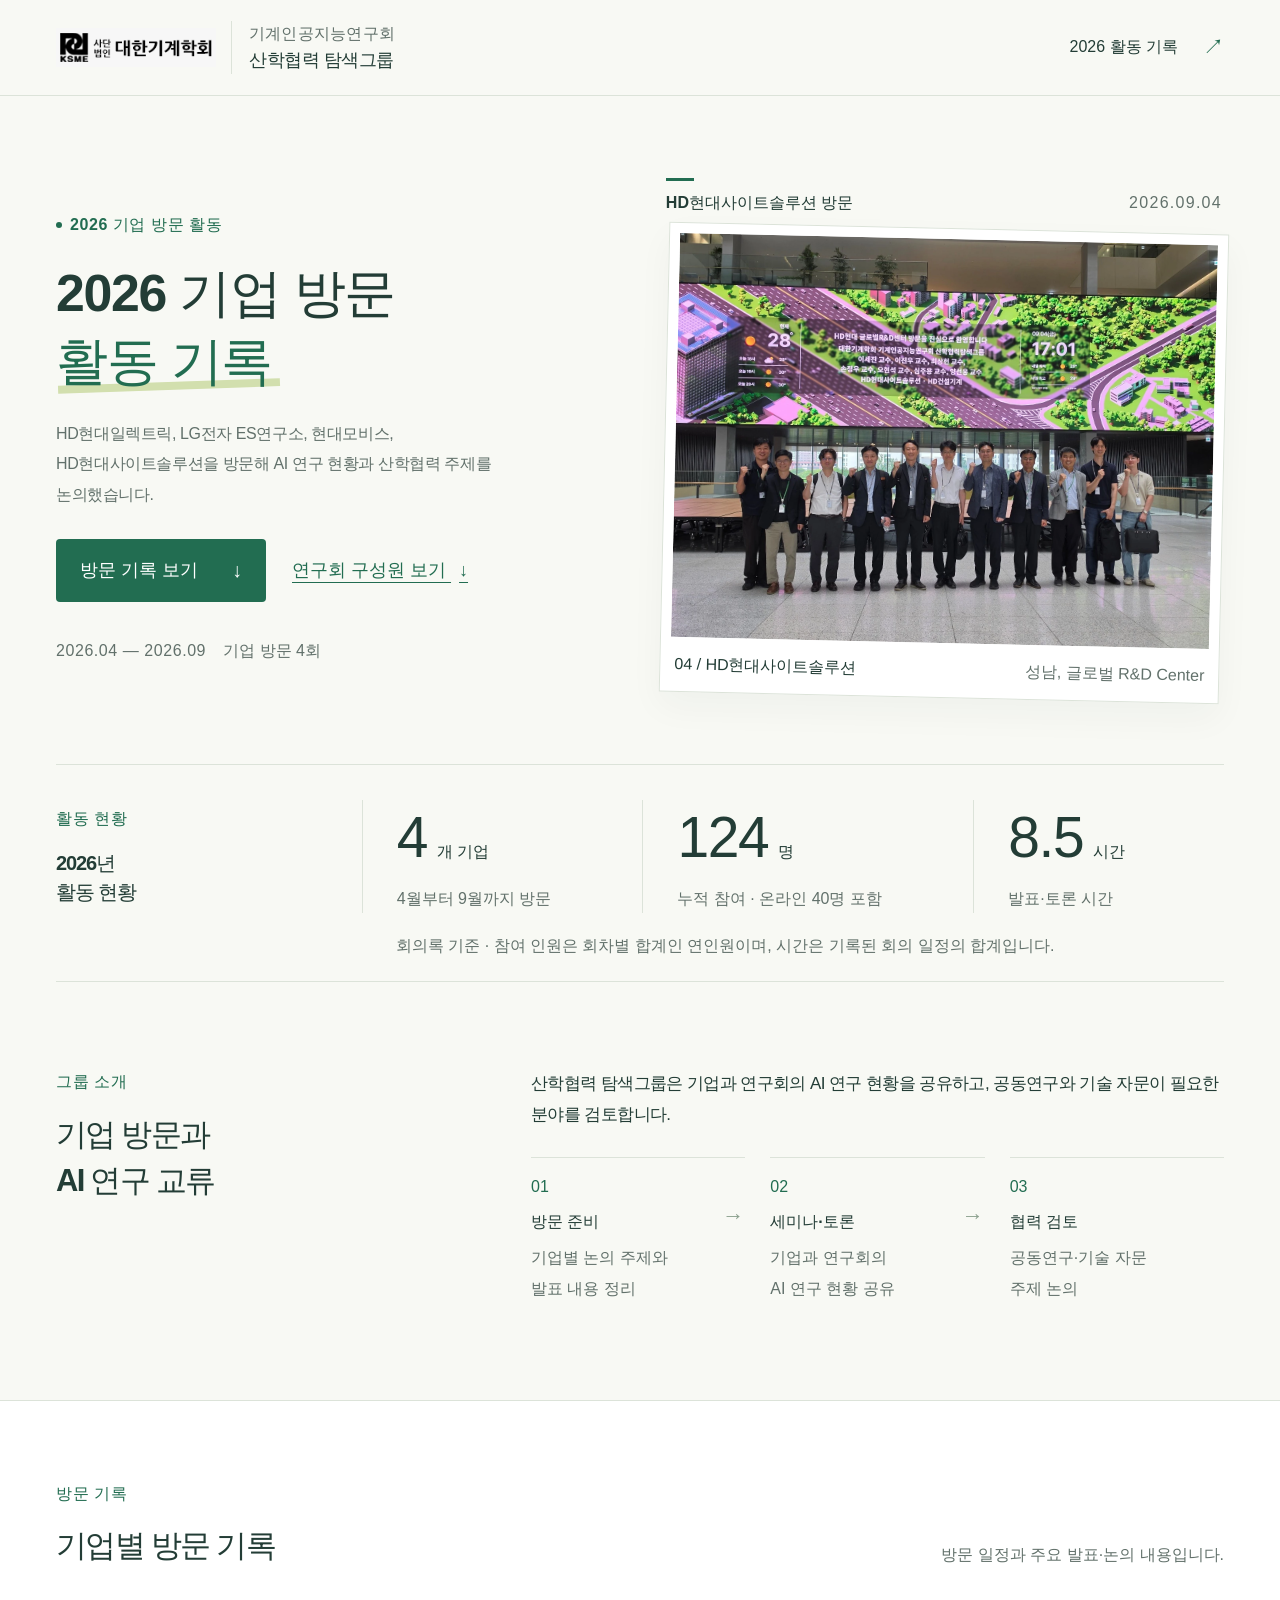
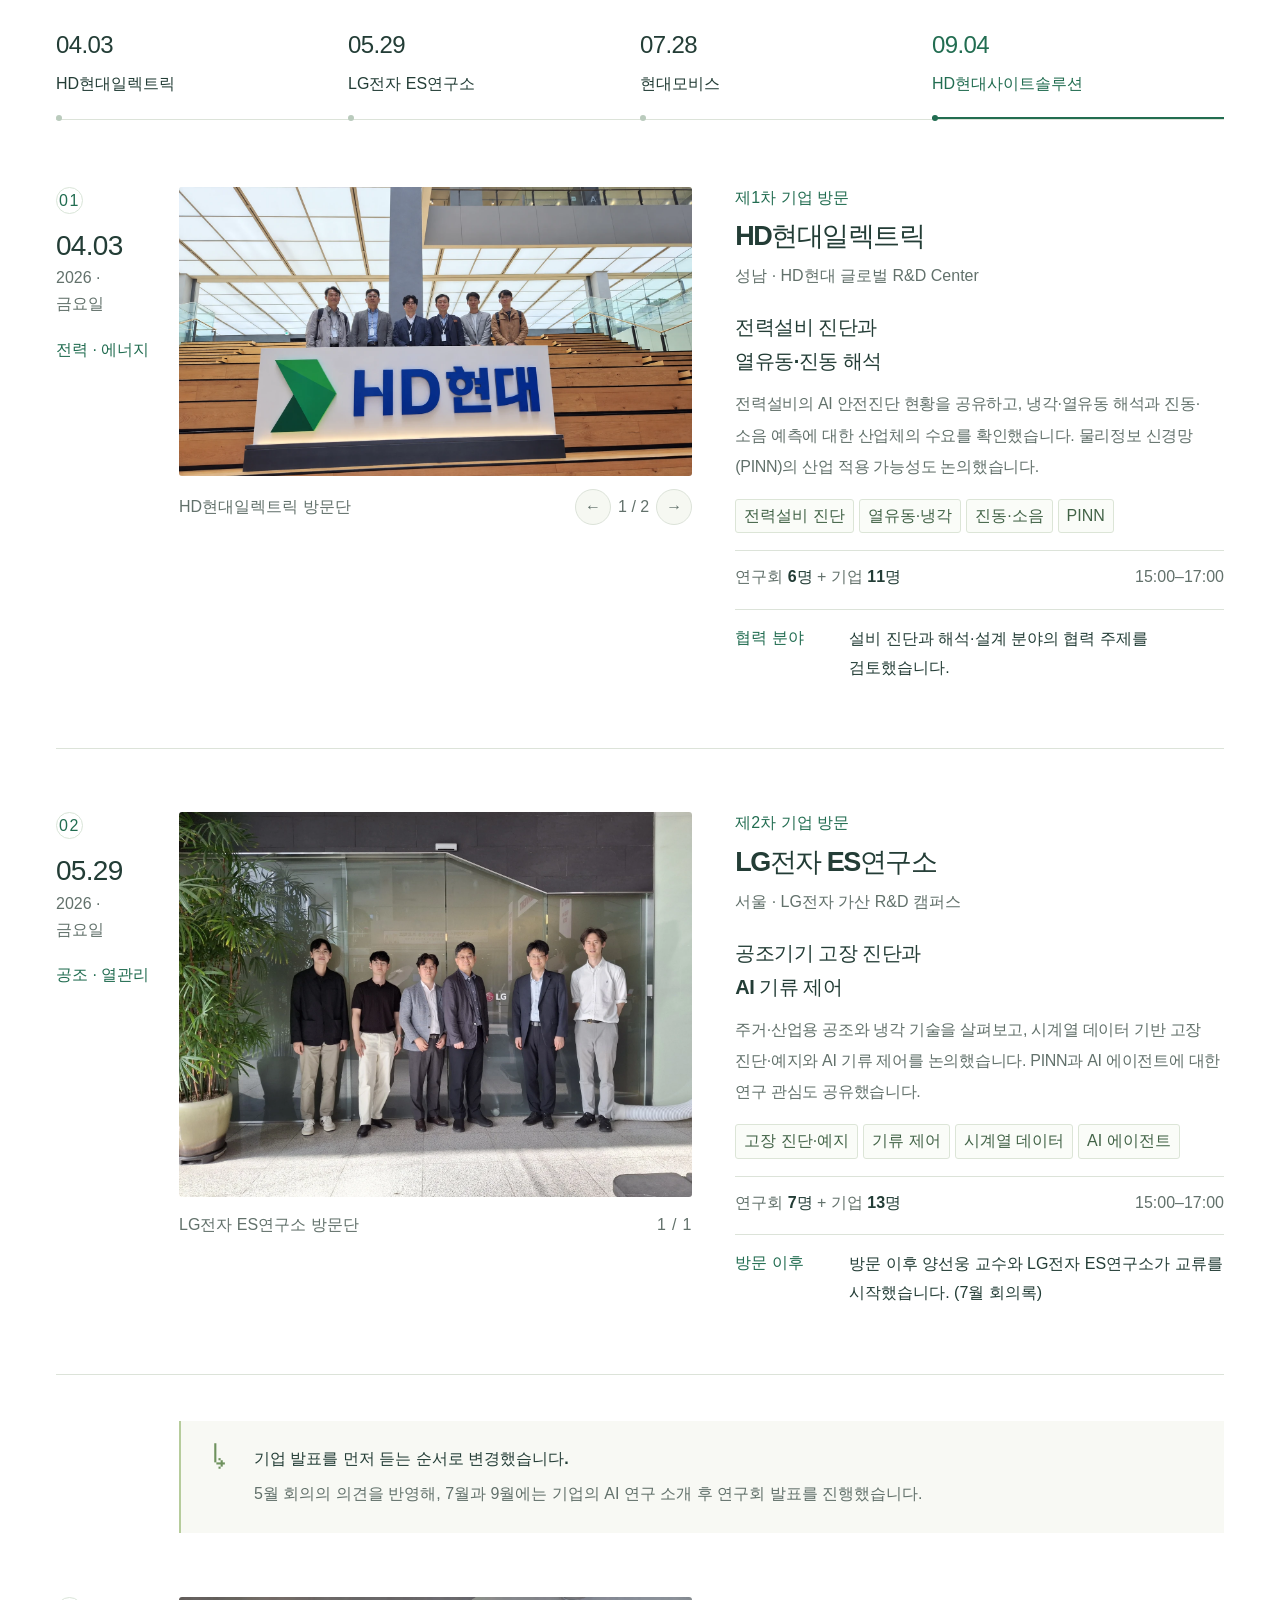
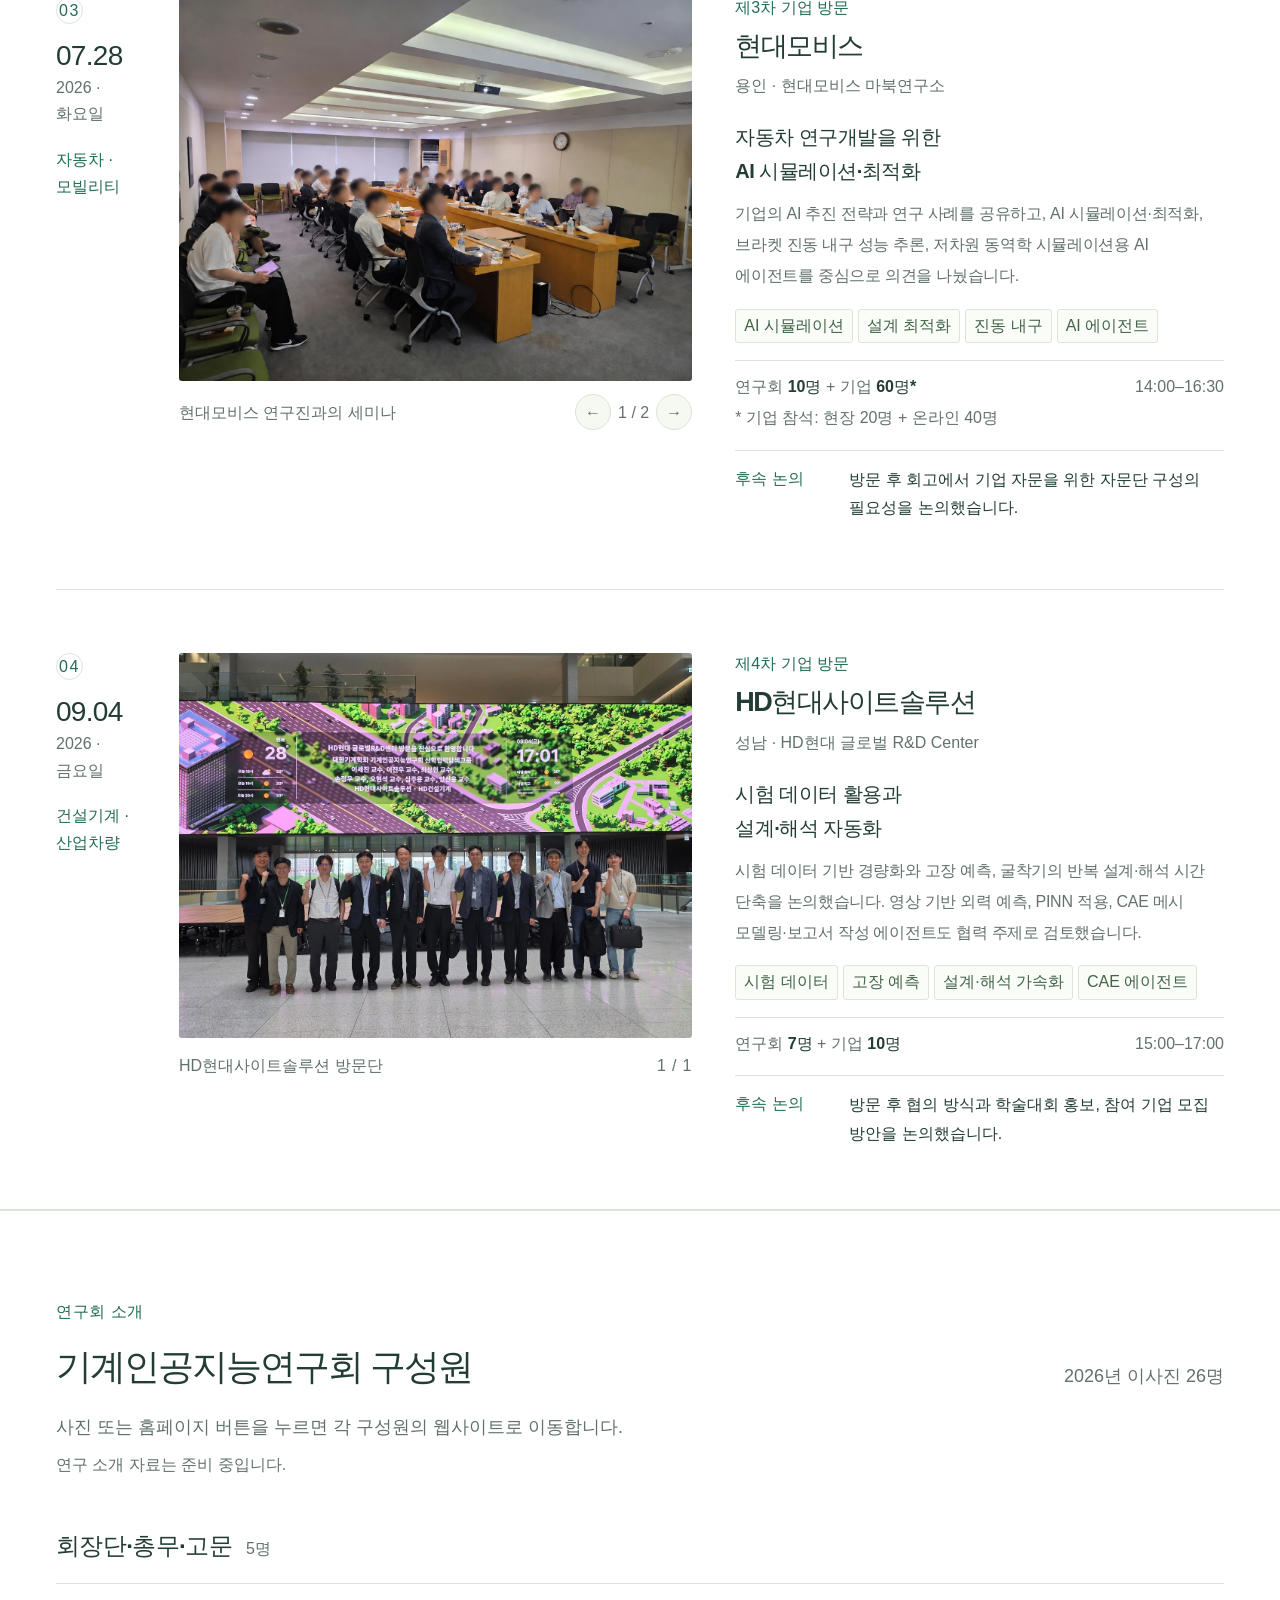
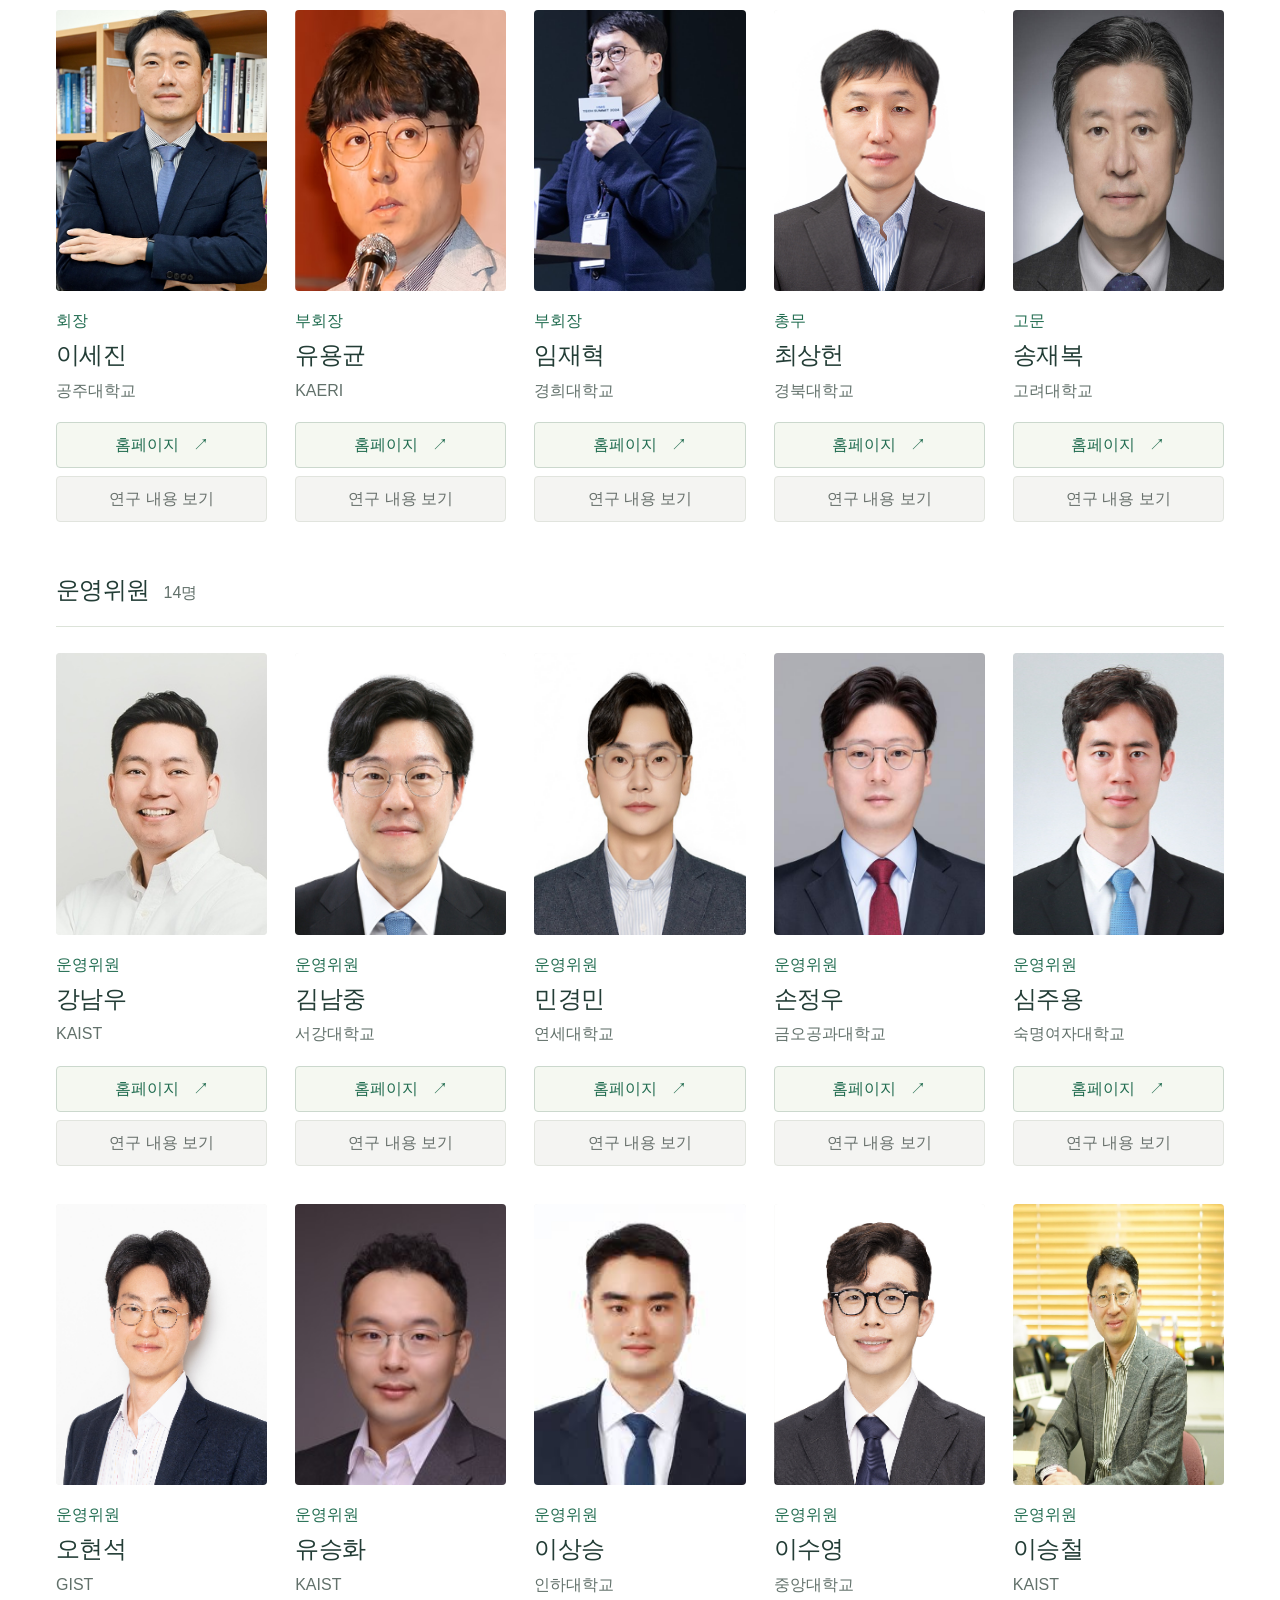
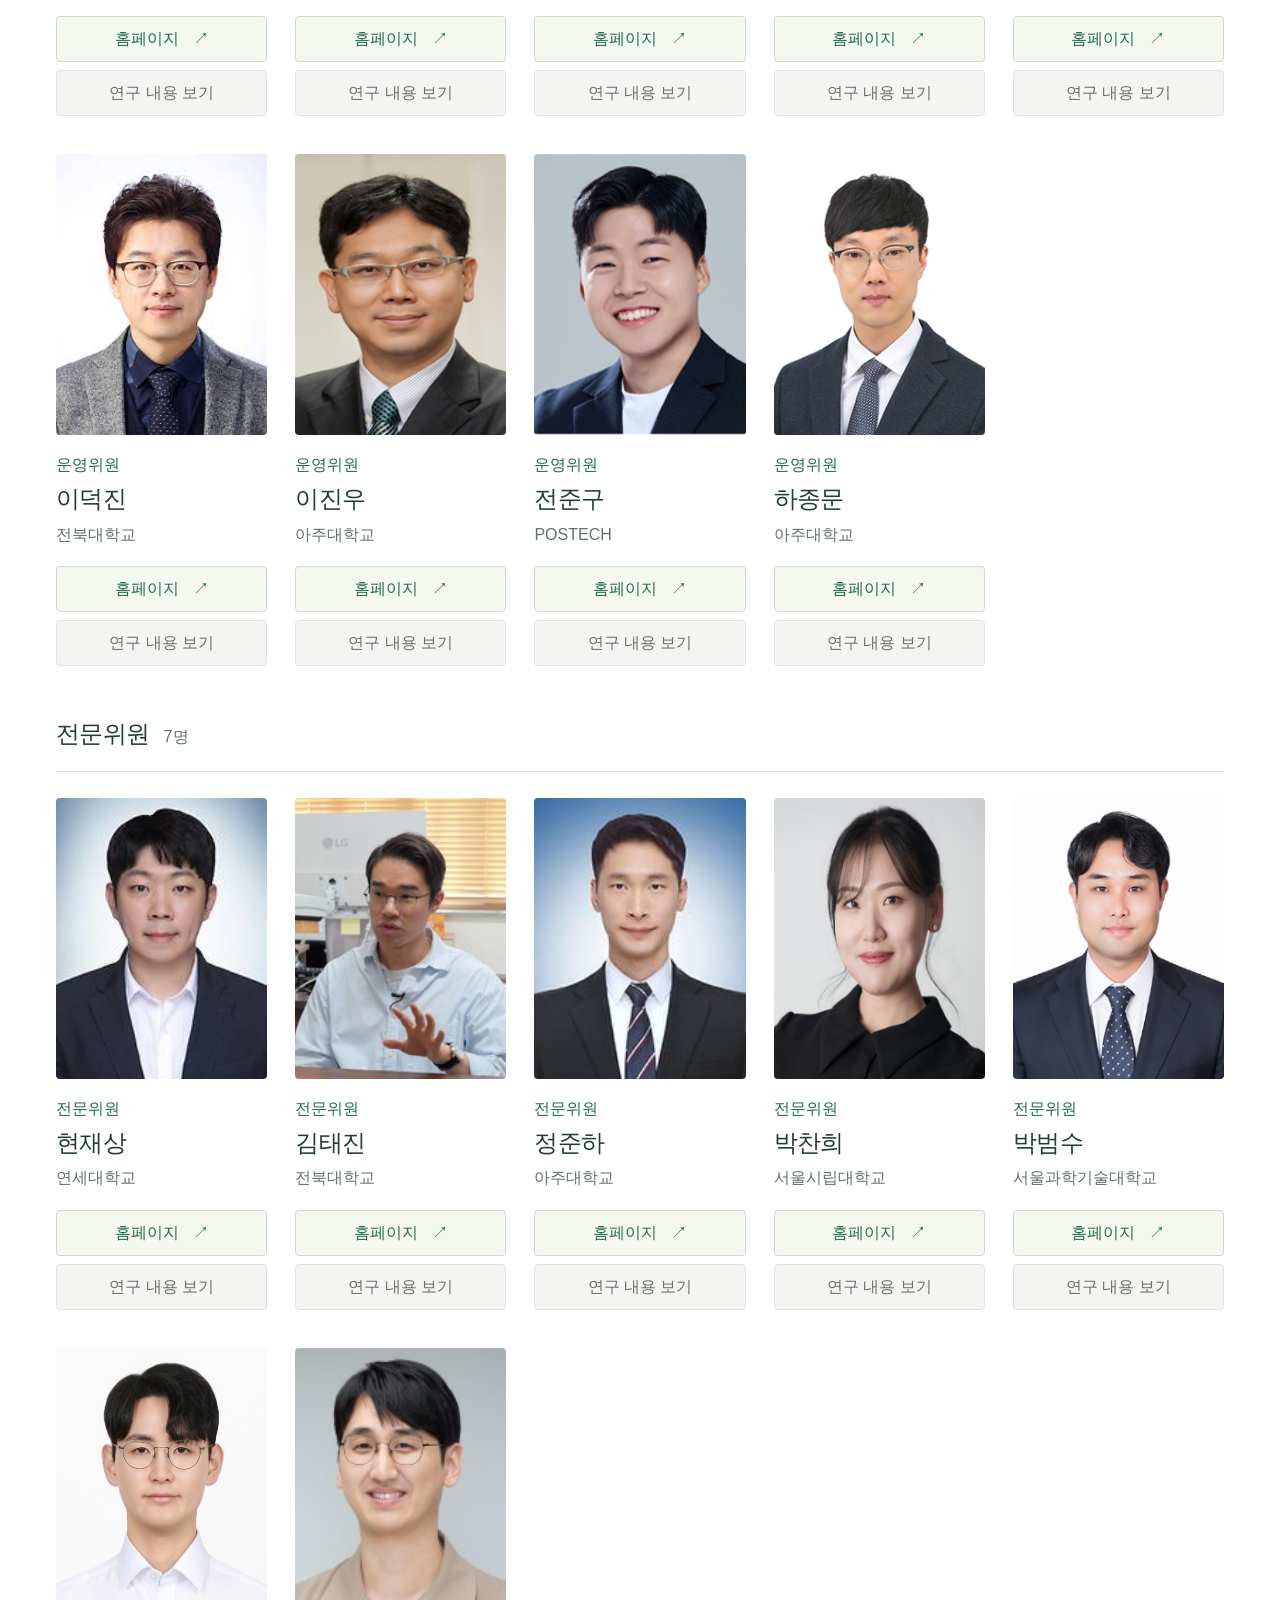
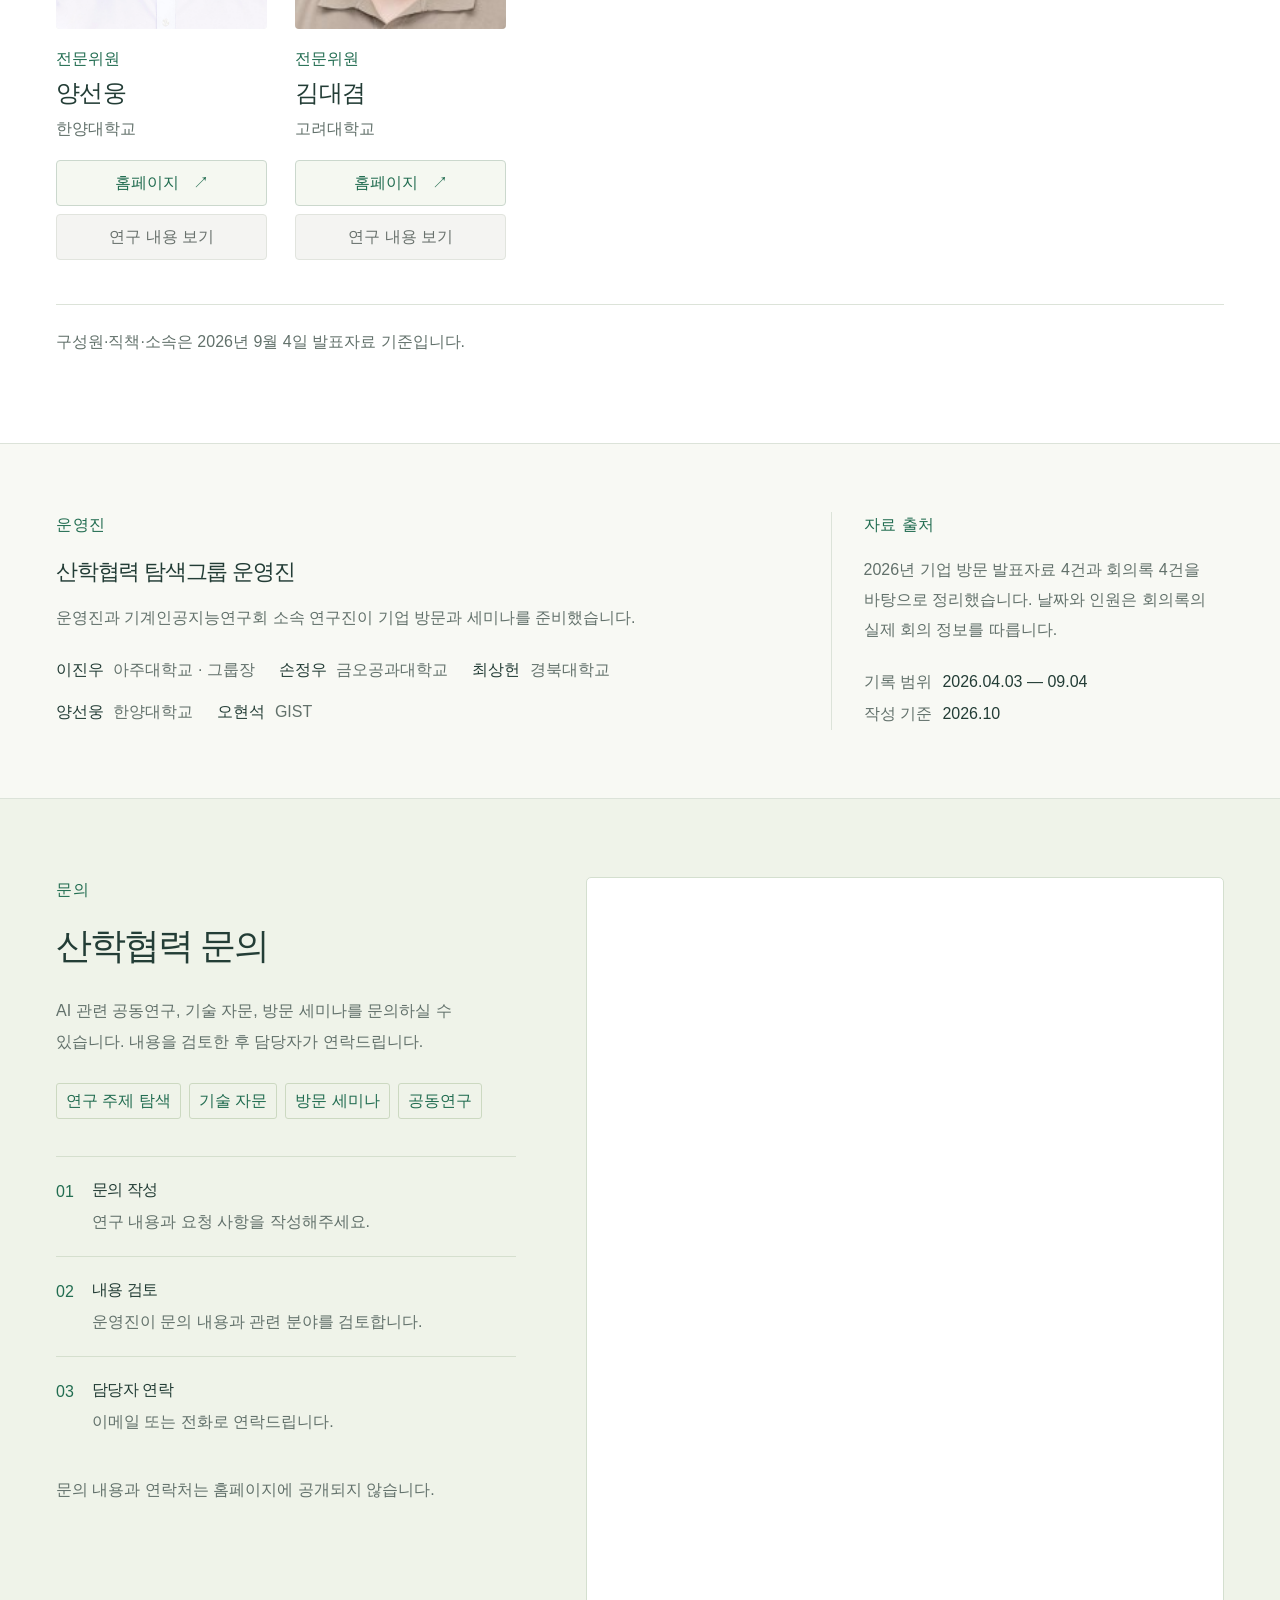
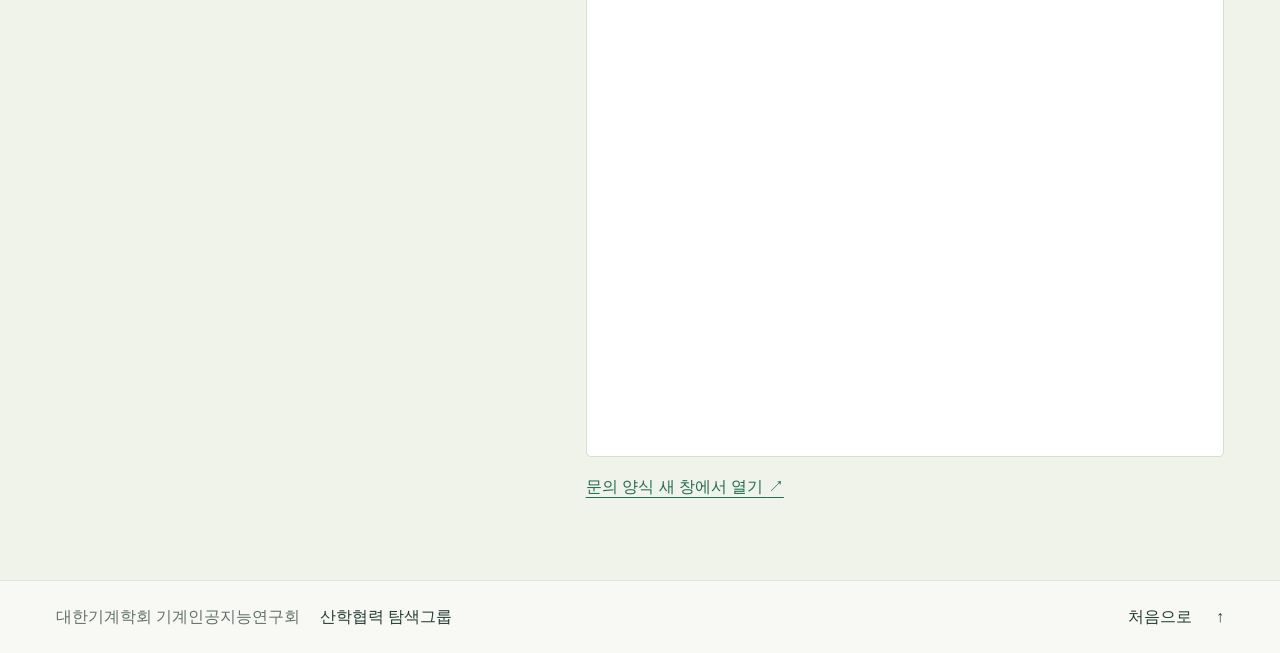
==== commit b6121d7a: "Add society member portraits and homepage links" ====
--- a/index.html
+++ b/index.html
@@ -32,7 +32,7 @@
         <div class="eyebrow"><span class="status-dot"></span> 2026 기업 방문 활동</div>
         <h1 id="hero-title">2026 기업 방문<br><em>활동 기록</em></h1>
         <p class="hero-description">HD현대일렉트릭, LG전자 ES연구소, 현대모비스, HD현대사이트솔루션을 방문해 AI 연구 현황과 산학협력 주제를 논의했습니다.</p>
-        <a class="button" href="#journey">방문 기록 보기 <span aria-hidden="true">↓</span></a>
+        <div class="hero-actions"><a class="button" href="#journey">방문 기록 보기 <span aria-hidden="true">↓</span></a><a class="members-shortcut" href="#members">연구회 구성원 보기 <span aria-hidden="true">↓</span></a></div>
         <p class="hero-period">2026.04 — 2026.09 <span>기업 방문 4회</span></p>
       </div>
       <div class="hero-visual">
@@ -104,6 +104,290 @@
             <div class="visit-story"><div class="visit-label">제4차 기업 방문</div><h3 id="visit-title-04">HD현대사이트솔루션</h3><p class="location">성남 · HD현대 글로벌 R&D Center</p><p class="visit-lead">시험 데이터 활용과<br>설계·해석 자동화</p><p class="visit-description">시험 데이터 기반 경량화와 고장 예측, 굴착기의 반복 설계·해석 시간 단축을 논의했습니다. 영상 기반 외력 예측, PINN 적용, CAE 메시 모델링·보고서 작성 에이전트도 협력 주제로 검토했습니다.</p><div class="tags"><span>시험 데이터</span><span>고장 예측</span><span>설계·해석 가속화</span><span>CAE 에이전트</span></div><div class="meeting-meta"><span>연구회 <b>7명</b> + 기업 <b>10명</b></span><span>15:00–17:00</span></div><div class="takeaway"><span>후속 논의</span><p>방문 후 협의 방식과 학술대회 홍보, 참여 기업 모집 방안을 논의했습니다.</p></div></div>
           </div>
         </article>
+      </div>
+    </section>
+
+    <section class="members-section" id="members" aria-labelledby="members-title">
+      <div class="container">
+        <div class="section-heading members-heading"><div><span class="section-kicker">연구회 소개</span><h2 id="members-title">기계인공지능연구회 구성원</h2></div><p>2026년 이사진 26명</p></div>
+        <p class="members-description">사진 또는 홈페이지 버튼을 누르면 각 구성원의 웹사이트로 이동합니다.</p>
+        <p class="members-research-note" id="members-research-note">연구 소개 자료는 준비 중입니다.</p>
+      <div class="member-group" aria-labelledby="member-group-1">
+        <div class="member-group-heading"><h3 id="member-group-1">회장단·총무·고문</h3><span>5명</span></div>
+        <div class="members-grid">
+          <article class="member-card" aria-labelledby="member-46-name">
+            <a class="member-photo" href="https://sites.google.com/site/appliedroboticslab/" target="_blank" rel="noopener noreferrer" aria-label="이세진 홈페이지 (새 창)">
+              <img src="assets/members/member-46.png" alt="이세진 프로필 사진" width="1500" height="2250" loading="lazy" decoding="async" style="width:143.74838%;height:152.36238%;left:-12.51042%;top:-3.87610%">
+            </a>
+            <div class="member-info"><p class="member-role">회장</p><h4 id="member-46-name">이세진</h4><p class="member-affiliation">공주대학교</p></div>
+            <div class="member-actions">
+              <a class="member-homepage" href="https://sites.google.com/site/appliedroboticslab/" target="_blank" rel="noopener noreferrer" aria-label="이세진 홈페이지 (새 창)">홈페이지 <span aria-hidden="true">↗</span></a>
+              <button class="member-research" type="button" disabled aria-label="이세진 연구 내용 보기 (준비 중)" aria-describedby="members-research-note">연구 내용 보기</button>
+            </div>
+          </article>
+          <article class="member-card" aria-labelledby="member-48-name">
+            <a class="member-photo" href="https://kaeri.ust.ac.kr/%E8%A4%87%E8%A3%BD-peaple" target="_blank" rel="noopener noreferrer" aria-label="유용균 홈페이지 (새 창)">
+              <img src="assets/members/member-48.png" alt="유용균 프로필 사진" width="268" height="359" loading="lazy" decoding="async" style="transform:scaleX(-1)">
+            </a>
+            <div class="member-info"><p class="member-role">부회장</p><h4 id="member-48-name">유용균</h4><p class="member-affiliation">KAERI</p></div>
+            <div class="member-actions">
+              <a class="member-homepage" href="https://kaeri.ust.ac.kr/%E8%A4%87%E8%A3%BD-peaple" target="_blank" rel="noopener noreferrer" aria-label="유용균 홈페이지 (새 창)">홈페이지 <span aria-hidden="true">↗</span></a>
+              <button class="member-research" type="button" disabled aria-label="유용균 연구 내용 보기 (준비 중)" aria-describedby="members-research-note">연구 내용 보기</button>
+            </div>
+          </article>
+          <article class="member-card" aria-labelledby="member-50-name">
+            <a class="member-photo" href="https://sites.google.com/view/jaehyuklim77/news?authuser=0" target="_blank" rel="noopener noreferrer" aria-label="임재혁 홈페이지 (새 창)">
+              <img src="assets/members/member-50.png" alt="임재혁 프로필 사진" width="268" height="359" loading="lazy" decoding="async">
+            </a>
+            <div class="member-info"><p class="member-role">부회장</p><h4 id="member-50-name">임재혁</h4><p class="member-affiliation">경희대학교</p></div>
+            <div class="member-actions">
+              <a class="member-homepage" href="https://sites.google.com/view/jaehyuklim77/news?authuser=0" target="_blank" rel="noopener noreferrer" aria-label="임재혁 홈페이지 (새 창)">홈페이지 <span aria-hidden="true">↗</span></a>
+              <button class="member-research" type="button" disabled aria-label="임재혁 연구 내용 보기 (준비 중)" aria-describedby="members-research-note">연구 내용 보기</button>
+            </div>
+          </article>
+          <article class="member-card" aria-labelledby="member-52-name">
+            <a class="member-photo" href="https://mlfm.knu.ac.kr/" target="_blank" rel="noopener noreferrer" aria-label="최상헌 홈페이지 (새 창)">
+              <img src="assets/members/member-52.png" alt="최상헌 프로필 사진" width="425" height="567" loading="lazy" decoding="async">
+            </a>
+            <div class="member-info"><p class="member-role">총무</p><h4 id="member-52-name">최상헌</h4><p class="member-affiliation">경북대학교</p></div>
+            <div class="member-actions">
+              <a class="member-homepage" href="https://mlfm.knu.ac.kr/" target="_blank" rel="noopener noreferrer" aria-label="최상헌 홈페이지 (새 창)">홈페이지 <span aria-hidden="true">↗</span></a>
+              <button class="member-research" type="button" disabled aria-label="최상헌 연구 내용 보기 (준비 중)" aria-describedby="members-research-note">연구 내용 보기</button>
+            </div>
+          </article>
+          <article class="member-card" aria-labelledby="member-54-name">
+            <a class="member-photo" href="https://sites.google.com/view/intelligent-robot-laboratory/" target="_blank" rel="noopener noreferrer" aria-label="송재복 홈페이지 (새 창)">
+              <img src="assets/members/member-54.png" alt="송재복 프로필 사진" width="374" height="529" loading="lazy" decoding="async">
+            </a>
+            <div class="member-info"><p class="member-role">고문</p><h4 id="member-54-name">송재복</h4><p class="member-affiliation">고려대학교</p></div>
+            <div class="member-actions">
+              <a class="member-homepage" href="https://sites.google.com/view/intelligent-robot-laboratory/" target="_blank" rel="noopener noreferrer" aria-label="송재복 홈페이지 (새 창)">홈페이지 <span aria-hidden="true">↗</span></a>
+              <button class="member-research" type="button" disabled aria-label="송재복 연구 내용 보기 (준비 중)" aria-describedby="members-research-note">연구 내용 보기</button>
+            </div>
+          </article>
+        </div>
+      </div>
+      <div class="member-group" aria-labelledby="member-group-2">
+        <div class="member-group-heading"><h3 id="member-group-2">운영위원</h3><span>14명</span></div>
+        <div class="members-grid">
+          <article class="member-card" aria-labelledby="member-04-name">
+            <a class="member-photo" href="https://www.smartdesignlab.org/" target="_blank" rel="noopener noreferrer" aria-label="강남우 홈페이지 (새 창)">
+              <img src="assets/members/member-04.png" alt="강남우 프로필 사진" width="250" height="342" loading="lazy" decoding="async">
+            </a>
+            <div class="member-info"><p class="member-role">운영위원</p><h4 id="member-04-name">강남우</h4><p class="member-affiliation">KAIST</p></div>
+            <div class="member-actions">
+              <a class="member-homepage" href="https://www.smartdesignlab.org/" target="_blank" rel="noopener noreferrer" aria-label="강남우 홈페이지 (새 창)">홈페이지 <span aria-hidden="true">↗</span></a>
+              <button class="member-research" type="button" disabled aria-label="강남우 연구 내용 보기 (준비 중)" aria-describedby="members-research-note">연구 내용 보기</button>
+            </div>
+          </article>
+          <article class="member-card" aria-labelledby="member-06-name">
+            <a class="member-photo" href="https://sites.google.com/view/namjungk" target="_blank" rel="noopener noreferrer" aria-label="김남중 홈페이지 (새 창)">
+              <img src="assets/members/member-06.png" alt="김남중 프로필 사진" width="232" height="316" loading="lazy" decoding="async">
+            </a>
+            <div class="member-info"><p class="member-role">운영위원</p><h4 id="member-06-name">김남중</h4><p class="member-affiliation">서강대학교</p></div>
+            <div class="member-actions">
+              <a class="member-homepage" href="https://sites.google.com/view/namjungk" target="_blank" rel="noopener noreferrer" aria-label="김남중 홈페이지 (새 창)">홈페이지 <span aria-hidden="true">↗</span></a>
+              <button class="member-research" type="button" disabled aria-label="김남중 연구 내용 보기 (준비 중)" aria-describedby="members-research-note">연구 내용 보기</button>
+            </div>
+          </article>
+          <article class="member-card" aria-labelledby="member-08-name">
+            <a class="member-photo" href="https://csailabyonsei.quv.kr/" target="_blank" rel="noopener noreferrer" aria-label="민경민 홈페이지 (새 창)">
+              <img src="assets/members/member-08.png" alt="민경민 프로필 사진" width="232" height="316" loading="lazy" decoding="async">
+            </a>
+            <div class="member-info"><p class="member-role">운영위원</p><h4 id="member-08-name">민경민</h4><p class="member-affiliation">연세대학교</p></div>
+            <div class="member-actions">
+              <a class="member-homepage" href="https://csailabyonsei.quv.kr/" target="_blank" rel="noopener noreferrer" aria-label="민경민 홈페이지 (새 창)">홈페이지 <span aria-hidden="true">↗</span></a>
+              <button class="member-research" type="button" disabled aria-label="민경민 연구 내용 보기 (준비 중)" aria-describedby="members-research-note">연구 내용 보기</button>
+            </div>
+          </article>
+          <article class="member-card" aria-labelledby="member-10-name">
+            <a class="member-photo" href="https://sites.google.com/view/kit-ssc" target="_blank" rel="noopener noreferrer" aria-label="손정우 홈페이지 (새 창)">
+              <img src="assets/members/member-10.png" alt="손정우 프로필 사진" width="232" height="316" loading="lazy" decoding="async">
+            </a>
+            <div class="member-info"><p class="member-role">운영위원</p><h4 id="member-10-name">손정우</h4><p class="member-affiliation">금오공과대학교</p></div>
+            <div class="member-actions">
+              <a class="member-homepage" href="https://sites.google.com/view/kit-ssc" target="_blank" rel="noopener noreferrer" aria-label="손정우 홈페이지 (새 창)">홈페이지 <span aria-hidden="true">↗</span></a>
+              <button class="member-research" type="button" disabled aria-label="손정우 연구 내용 보기 (준비 중)" aria-describedby="members-research-note">연구 내용 보기</button>
+            </div>
+          </article>
+          <article class="member-card" aria-labelledby="member-12-name">
+            <a class="member-photo" href="https://www.sim-research.org/" target="_blank" rel="noopener noreferrer" aria-label="심주용 홈페이지 (새 창)">
+              <img src="assets/members/member-12.png" alt="심주용 프로필 사진" width="248" height="319" loading="lazy" decoding="async">
+            </a>
+            <div class="member-info"><p class="member-role">운영위원</p><h4 id="member-12-name">심주용</h4><p class="member-affiliation">숙명여자대학교</p></div>
+            <div class="member-actions">
+              <a class="member-homepage" href="https://www.sim-research.org/" target="_blank" rel="noopener noreferrer" aria-label="심주용 홈페이지 (새 창)">홈페이지 <span aria-hidden="true">↗</span></a>
+              <button class="member-research" type="button" disabled aria-label="심주용 연구 내용 보기 (준비 중)" aria-describedby="members-research-note">연구 내용 보기</button>
+            </div>
+          </article>
+          <article class="member-card" aria-labelledby="member-14-name">
+            <a class="member-photo" href="https://sddo.gist.ac.kr/index.php" target="_blank" rel="noopener noreferrer" aria-label="오현석 홈페이지 (새 창)">
+              <img src="assets/members/member-14.png" alt="오현석 프로필 사진" width="232" height="316" loading="lazy" decoding="async">
+            </a>
+            <div class="member-info"><p class="member-role">운영위원</p><h4 id="member-14-name">오현석</h4><p class="member-affiliation">GIST</p></div>
+            <div class="member-actions">
+              <a class="member-homepage" href="https://sddo.gist.ac.kr/index.php" target="_blank" rel="noopener noreferrer" aria-label="오현석 홈페이지 (새 창)">홈페이지 <span aria-hidden="true">↗</span></a>
+              <button class="member-research" type="button" disabled aria-label="오현석 연구 내용 보기 (준비 중)" aria-describedby="members-research-note">연구 내용 보기</button>
+            </div>
+          </article>
+          <article class="member-card" aria-labelledby="member-16-name">
+            <a class="member-photo" href="https://sites.google.com/site/seunghwalab/" target="_blank" rel="noopener noreferrer" aria-label="유승화 홈페이지 (새 창)">
+              <img src="assets/members/member-16.png" alt="유승화 프로필 사진" width="175" height="232" loading="lazy" decoding="async">
+            </a>
+            <div class="member-info"><p class="member-role">운영위원</p><h4 id="member-16-name">유승화</h4><p class="member-affiliation">KAIST</p></div>
+            <div class="member-actions">
+              <a class="member-homepage" href="https://sites.google.com/site/seunghwalab/" target="_blank" rel="noopener noreferrer" aria-label="유승화 홈페이지 (새 창)">홈페이지 <span aria-hidden="true">↗</span></a>
+              <button class="member-research" type="button" disabled aria-label="유승화 연구 내용 보기 (준비 중)" aria-describedby="members-research-note">연구 내용 보기</button>
+            </div>
+          </article>
+          <article class="member-card" aria-labelledby="member-18-name">
+            <a class="member-photo" href="https://sites.google.com/view/ddfegroup/home" target="_blank" rel="noopener noreferrer" aria-label="이상승 홈페이지 (새 창)">
+              <img src="assets/members/member-18.png" alt="이상승 프로필 사진" width="195" height="258" loading="lazy" decoding="async">
+            </a>
+            <div class="member-info"><p class="member-role">운영위원</p><h4 id="member-18-name">이상승</h4><p class="member-affiliation">인하대학교</p></div>
+            <div class="member-actions">
+              <a class="member-homepage" href="https://sites.google.com/view/ddfegroup/home" target="_blank" rel="noopener noreferrer" aria-label="이상승 홈페이지 (새 창)">홈페이지 <span aria-hidden="true">↗</span></a>
+              <button class="member-research" type="button" disabled aria-label="이상승 연구 내용 보기 (준비 중)" aria-describedby="members-research-note">연구 내용 보기</button>
+            </div>
+          </article>
+          <article class="member-card" aria-labelledby="member-20-name">
+            <a class="member-photo" href="https://iai.cau.ac.kr/" target="_blank" rel="noopener noreferrer" aria-label="이수영 홈페이지 (새 창)">
+              <img src="assets/members/member-20.png" alt="이수영 프로필 사진" width="232" height="316" loading="lazy" decoding="async" style="transform:scaleX(-1)">
+            </a>
+            <div class="member-info"><p class="member-role">운영위원</p><h4 id="member-20-name">이수영</h4><p class="member-affiliation">중앙대학교</p></div>
+            <div class="member-actions">
+              <a class="member-homepage" href="https://iai.cau.ac.kr/" target="_blank" rel="noopener noreferrer" aria-label="이수영 홈페이지 (새 창)">홈페이지 <span aria-hidden="true">↗</span></a>
+              <button class="member-research" type="button" disabled aria-label="이수영 연구 내용 보기 (준비 중)" aria-describedby="members-research-note">연구 내용 보기</button>
+            </div>
+          </article>
+          <article class="member-card" aria-labelledby="member-22-name">
+            <a class="member-photo" href="https://iailab.kaist.ac.kr/" target="_blank" rel="noopener noreferrer" aria-label="이승철 홈페이지 (새 창)">
+              <img src="assets/members/member-22.png" alt="이승철 프로필 사진" width="232" height="316" loading="lazy" decoding="async" style="transform:scaleX(-1)">
+            </a>
+            <div class="member-info"><p class="member-role">운영위원</p><h4 id="member-22-name">이승철</h4><p class="member-affiliation">KAIST</p></div>
+            <div class="member-actions">
+              <a class="member-homepage" href="https://iailab.kaist.ac.kr/" target="_blank" rel="noopener noreferrer" aria-label="이승철 홈페이지 (새 창)">홈페이지 <span aria-hidden="true">↗</span></a>
+              <button class="member-research" type="button" disabled aria-label="이승철 연구 내용 보기 (준비 중)" aria-describedby="members-research-note">연구 내용 보기</button>
+            </div>
+          </article>
+          <article class="member-card" aria-labelledby="member-24-name">
+            <a class="member-photo" href="https://www.jbnu-caim.kr/main/" target="_blank" rel="noopener noreferrer" aria-label="이덕진 홈페이지 (새 창)">
+              <img src="assets/members/member-24.png" alt="이덕진 프로필 사진" width="193" height="261" loading="lazy" decoding="async">
+            </a>
+            <div class="member-info"><p class="member-role">운영위원</p><h4 id="member-24-name">이덕진</h4><p class="member-affiliation">전북대학교</p></div>
+            <div class="member-actions">
+              <a class="member-homepage" href="https://www.jbnu-caim.kr/main/" target="_blank" rel="noopener noreferrer" aria-label="이덕진 홈페이지 (새 창)">홈페이지 <span aria-hidden="true">↗</span></a>
+              <button class="member-research" type="button" disabled aria-label="이덕진 연구 내용 보기 (준비 중)" aria-describedby="members-research-note">연구 내용 보기</button>
+            </div>
+          </article>
+          <article class="member-card" aria-labelledby="member-26-name">
+            <a class="member-photo" href="https://scholar.google.co.kr/citations?user=uP2bXL0AAAAJ&amp;hl=ko" target="_blank" rel="noopener noreferrer" aria-label="이진우 홈페이지 (새 창)">
+              <img src="assets/members/member-26.png" alt="이진우 프로필 사진" width="229" height="295" loading="lazy" decoding="async">
+            </a>
+            <div class="member-info"><p class="member-role">운영위원</p><h4 id="member-26-name">이진우</h4><p class="member-affiliation">아주대학교</p></div>
+            <div class="member-actions">
+              <a class="member-homepage" href="https://scholar.google.co.kr/citations?user=uP2bXL0AAAAJ&amp;hl=ko" target="_blank" rel="noopener noreferrer" aria-label="이진우 홈페이지 (새 창)">홈페이지 <span aria-hidden="true">↗</span></a>
+              <button class="member-research" type="button" disabled aria-label="이진우 연구 내용 보기 (준비 중)" aria-describedby="members-research-note">연구 내용 보기</button>
+            </div>
+          </article>
+          <article class="member-card" aria-labelledby="member-28-name">
+            <a class="member-photo" href="https://ninelab.creatorlink.net/index" target="_blank" rel="noopener noreferrer" aria-label="전준구 홈페이지 (새 창)">
+              <img src="assets/members/member-28.png" alt="전준구 프로필 사진" width="244" height="231" loading="lazy" decoding="async">
+            </a>
+            <div class="member-info"><p class="member-role">운영위원</p><h4 id="member-28-name">전준구</h4><p class="member-affiliation">POSTECH</p></div>
+            <div class="member-actions">
+              <a class="member-homepage" href="https://ninelab.creatorlink.net/index" target="_blank" rel="noopener noreferrer" aria-label="전준구 홈페이지 (새 창)">홈페이지 <span aria-hidden="true">↗</span></a>
+              <button class="member-research" type="button" disabled aria-label="전준구 연구 내용 보기 (준비 중)" aria-describedby="members-research-note">연구 내용 보기</button>
+            </div>
+          </article>
+          <article class="member-card" aria-labelledby="member-30-name">
+            <a class="member-photo" href="https://ai-sa.ajou.ac.kr/" target="_blank" rel="noopener noreferrer" aria-label="하종문 홈페이지 (새 창)">
+              <img src="assets/members/member-30.png" alt="하종문 프로필 사진" width="233" height="299" loading="lazy" decoding="async">
+            </a>
+            <div class="member-info"><p class="member-role">운영위원</p><h4 id="member-30-name">하종문</h4><p class="member-affiliation">아주대학교</p></div>
+            <div class="member-actions">
+              <a class="member-homepage" href="https://ai-sa.ajou.ac.kr/" target="_blank" rel="noopener noreferrer" aria-label="하종문 홈페이지 (새 창)">홈페이지 <span aria-hidden="true">↗</span></a>
+              <button class="member-research" type="button" disabled aria-label="하종문 연구 내용 보기 (준비 중)" aria-describedby="members-research-note">연구 내용 보기</button>
+            </div>
+          </article>
+        </div>
+      </div>
+      <div class="member-group" aria-labelledby="member-group-3">
+        <div class="member-group-heading"><h3 id="member-group-3">전문위원</h3><span>7명</span></div>
+        <div class="members-grid">
+          <article class="member-card" aria-labelledby="member-32-name">
+            <a class="member-photo" href="https://sites.google.com/view/damislab" target="_blank" rel="noopener noreferrer" aria-label="현재상 홈페이지 (새 창)">
+              <img src="assets/members/member-32.png" alt="현재상 프로필 사진" width="150" height="200" loading="lazy" decoding="async">
+            </a>
+            <div class="member-info"><p class="member-role">전문위원</p><h4 id="member-32-name">현재상</h4><p class="member-affiliation">연세대학교</p></div>
+            <div class="member-actions">
+              <a class="member-homepage" href="https://sites.google.com/view/damislab" target="_blank" rel="noopener noreferrer" aria-label="현재상 홈페이지 (새 창)">홈페이지 <span aria-hidden="true">↗</span></a>
+              <button class="member-research" type="button" disabled aria-label="현재상 연구 내용 보기 (준비 중)" aria-describedby="members-research-note">연구 내용 보기</button>
+            </div>
+          </article>
+          <article class="member-card" aria-labelledby="member-34-name">
+            <a class="member-photo" href="https://ise.jbnu.ac.kr/ise/1897/subview.do?enc=Zm5jdDF8QEB8JTJGamJudVByb2ZsJTJGaXNlJTJGOCUyRjU0NjglMkZhcnRjbFZpZXcuZG8lM0ZwYWdlJTNEMSUyNmZpbmRUeXBlJTNEJTI2ZmluZFdvcmQlM0QlMjY%3D" target="_blank" rel="noopener noreferrer" aria-label="김태진 홈페이지 (새 창)">
+              <img src="assets/members/member-34.png" alt="김태진 프로필 사진" width="180" height="223" loading="lazy" decoding="async">
+            </a>
+            <div class="member-info"><p class="member-role">전문위원</p><h4 id="member-34-name">김태진</h4><p class="member-affiliation">전북대학교</p></div>
+            <div class="member-actions">
+              <a class="member-homepage" href="https://ise.jbnu.ac.kr/ise/1897/subview.do?enc=Zm5jdDF8QEB8JTJGamJudVByb2ZsJTJGaXNlJTJGOCUyRjU0NjglMkZhcnRjbFZpZXcuZG8lM0ZwYWdlJTNEMSUyNmZpbmRUeXBlJTNEJTI2ZmluZFdvcmQlM0QlMjY%3D" target="_blank" rel="noopener noreferrer" aria-label="김태진 홈페이지 (새 창)">홈페이지 <span aria-hidden="true">↗</span></a>
+              <button class="member-research" type="button" disabled aria-label="김태진 연구 내용 보기 (준비 중)" aria-describedby="members-research-note">연구 내용 보기</button>
+            </div>
+          </article>
+          <article class="member-card" aria-labelledby="member-36-name">
+            <a class="member-photo" href="https://phm.imweb.me/" target="_blank" rel="noopener noreferrer" aria-label="정준하 홈페이지 (새 창)">
+              <img src="assets/members/member-36.png" alt="정준하 프로필 사진" width="150" height="200" loading="lazy" decoding="async">
+            </a>
+            <div class="member-info"><p class="member-role">전문위원</p><h4 id="member-36-name">정준하</h4><p class="member-affiliation">아주대학교</p></div>
+            <div class="member-actions">
+              <a class="member-homepage" href="https://phm.imweb.me/" target="_blank" rel="noopener noreferrer" aria-label="정준하 홈페이지 (새 창)">홈페이지 <span aria-hidden="true">↗</span></a>
+              <button class="member-research" type="button" disabled aria-label="정준하 연구 내용 보기 (준비 중)" aria-describedby="members-research-note">연구 내용 보기</button>
+            </div>
+          </article>
+          <article class="member-card" aria-labelledby="member-38-name">
+            <a class="member-photo" href="https://idea.uos.ac.kr/" target="_blank" rel="noopener noreferrer" aria-label="박찬희 홈페이지 (새 창)">
+              <img src="assets/members/member-38.png" alt="박찬희 프로필 사진" width="232" height="315" loading="lazy" decoding="async">
+            </a>
+            <div class="member-info"><p class="member-role">전문위원</p><h4 id="member-38-name">박찬희</h4><p class="member-affiliation">서울시립대학교</p></div>
+            <div class="member-actions">
+              <a class="member-homepage" href="https://idea.uos.ac.kr/" target="_blank" rel="noopener noreferrer" aria-label="박찬희 홈페이지 (새 창)">홈페이지 <span aria-hidden="true">↗</span></a>
+              <button class="member-research" type="button" disabled aria-label="박찬희 연구 내용 보기 (준비 중)" aria-describedby="members-research-note">연구 내용 보기</button>
+            </div>
+          </article>
+          <article class="member-card" aria-labelledby="member-40-name">
+            <a class="member-photo" href="https://mai-seoultech.squarespace.com/" target="_blank" rel="noopener noreferrer" aria-label="박범수 홈페이지 (새 창)">
+              <img src="assets/members/member-40.png" alt="박범수 프로필 사진" width="232" height="316" loading="lazy" decoding="async">
+            </a>
+            <div class="member-info"><p class="member-role">전문위원</p><h4 id="member-40-name">박범수</h4><p class="member-affiliation">서울과학기술대학교</p></div>
+            <div class="member-actions">
+              <a class="member-homepage" href="https://mai-seoultech.squarespace.com/" target="_blank" rel="noopener noreferrer" aria-label="박범수 홈페이지 (새 창)">홈페이지 <span aria-hidden="true">↗</span></a>
+              <button class="member-research" type="button" disabled aria-label="박범수 연구 내용 보기 (준비 중)" aria-describedby="members-research-note">연구 내용 보기</button>
+            </div>
+          </article>
+          <article class="member-card" aria-labelledby="member-42-name">
+            <a class="member-photo" href="https://idealab.hanyang.ac.kr/" target="_blank" rel="noopener noreferrer" aria-label="양선웅 홈페이지 (새 창)">
+              <img src="assets/members/member-42.png" alt="양선웅 프로필 사진" width="232" height="316" loading="lazy" decoding="async">
+            </a>
+            <div class="member-info"><p class="member-role">전문위원</p><h4 id="member-42-name">양선웅</h4><p class="member-affiliation">한양대학교</p></div>
+            <div class="member-actions">
+              <a class="member-homepage" href="https://idealab.hanyang.ac.kr/" target="_blank" rel="noopener noreferrer" aria-label="양선웅 홈페이지 (새 창)">홈페이지 <span aria-hidden="true">↗</span></a>
+              <button class="member-research" type="button" disabled aria-label="양선웅 연구 내용 보기 (준비 중)" aria-describedby="members-research-note">연구 내용 보기</button>
+            </div>
+          </article>
+          <article class="member-card" aria-labelledby="member-44-name">
+            <a class="member-photo" href="https://mintlab.korea.ac.kr/" target="_blank" rel="noopener noreferrer" aria-label="김대겸 홈페이지 (새 창)">
+              <img src="assets/members/member-44.png" alt="김대겸 프로필 사진" width="170" height="204" loading="lazy" decoding="async">
+            </a>
+            <div class="member-info"><p class="member-role">전문위원</p><h4 id="member-44-name">김대겸</h4><p class="member-affiliation">고려대학교</p></div>
+            <div class="member-actions">
+              <a class="member-homepage" href="https://mintlab.korea.ac.kr/" target="_blank" rel="noopener noreferrer" aria-label="김대겸 홈페이지 (새 창)">홈페이지 <span aria-hidden="true">↗</span></a>
+              <button class="member-research" type="button" disabled aria-label="김대겸 연구 내용 보기 (준비 중)" aria-describedby="members-research-note">연구 내용 보기</button>
+            </div>
+          </article>
+        </div>
+      </div>
+        <p class="members-source">구성원·직책·소속은 2026년 9월 4일 발표자료 기준입니다.</p>
       </div>
     </section>
 
--- a/styles.css
+++ b/styles.css
@@ -1925,3 +1925,39 @@
   .visit-gallery figcaption{flex-wrap:wrap}
   .gallery-pagination{margin-left:auto}
 }
+
+/* Society-wide member directory, sourced from slide 6 of the September deck. */
+.hero-actions{display:flex;align-items:center;flex-wrap:wrap;gap:18px 26px;margin-top:29px}
+.hero-actions .button{margin-top:0}
+.members-shortcut{font-size:18px;color:var(--green);text-decoration:underline;text-underline-offset:6px}
+.members-shortcut span{margin-left:8px}
+.members-section{padding-block:88px;background:#fff;border-block:1px solid var(--line);scroll-margin-top:105px}
+.members-heading{margin-bottom:18px;align-items:end}
+.members-heading h2{font-size:36px;line-height:1.45}
+.members-heading>p{white-space:nowrap;font-size:18px}
+.members-description{font-size:18px;color:var(--muted);line-height:1.8}
+.members-research-note{margin-top:8px;font-size:16px;color:var(--muted)}
+.member-group{margin-top:48px}
+.member-group-heading{display:flex;align-items:baseline;gap:14px;padding-bottom:17px;border-bottom:1px solid var(--line);margin-bottom:26px}
+.member-group-heading h3{font-size:24px;font-weight:700;letter-spacing:-.025em}
+.member-group-heading>span{font-size:16px;color:var(--muted)}
+.members-grid{display:grid;grid-template-columns:repeat(5,minmax(0,1fr));gap:38px 28px}
+.member-card{min-width:0;display:flex;flex-direction:column}
+.member-photo{position:relative;display:block;aspect-ratio:3/4;overflow:hidden;background:#f0f2ee;border-radius:4px}
+.member-photo img{position:absolute;inset:0;width:100%;height:100%;object-fit:cover;object-position:center 30%}
+.member-photo:hover{outline:2px solid var(--green);outline-offset:3px}
+.member-info{padding-top:17px}
+.member-role{font-size:16px;color:var(--green);line-height:1.6}
+.member-info h4{font-size:24px;font-weight:700;line-height:1.45;margin:4px 0;letter-spacing:-.025em}
+.member-affiliation{font-size:16px;line-height:1.7;color:var(--muted);margin-bottom:18px}
+.member-actions{display:grid;gap:8px;margin-top:auto}
+.member-homepage,.member-research{display:flex;align-items:center;justify-content:center;gap:14px;width:100%;min-height:46px;padding:9px 8px;border:1px solid #cbd8cd;border-radius:4px;font-size:16px;line-height:1.6}
+.member-homepage{color:var(--green);background:#f5f8f1}
+.member-homepage:hover{color:#fff;background:var(--green);border-color:var(--green)}
+.member-research:disabled{color:#69716d;background:#f4f4f2;border-color:#e1e4de;cursor:default;opacity:1}
+.members-source{border-top:1px solid var(--line);padding-top:24px;margin-top:44px;font-size:16px;color:var(--muted)}
+@media(max-width:1100px){.members-grid{grid-template-columns:repeat(4,minmax(0,1fr));gap:32px 24px}.members-heading{align-items:start;flex-direction:column;gap:12px}}
+@media(max-width:800px){.members-grid{grid-template-columns:repeat(3,minmax(0,1fr));gap:30px 22px}.members-section{padding-block:60px}.members-heading h2{font-size:30px}.members-description{font-size:16px}}
+@media(max-width:580px){.members-grid{grid-template-columns:repeat(2,minmax(0,1fr));gap:30px 18px}.member-group{margin-top:34px}.member-group-heading h3{font-size:22px}.member-info h4{font-size:22px}.member-homepage,.member-research{gap:7px}.members-heading h2{font-size:29px}.members-shortcut{padding-block:5px}}
+@media(max-width:360px){.members-grid{grid-template-columns:1fr;gap:34px}.member-card{max-width:280px;width:100%;margin-inline:auto}.members-section{scroll-margin-top:145px}}
+@media print{.members-grid{grid-template-columns:repeat(4,minmax(0,1fr))}.member-card{break-inside:avoid}.members-section{padding-block:25px}.member-actions{display:none}}
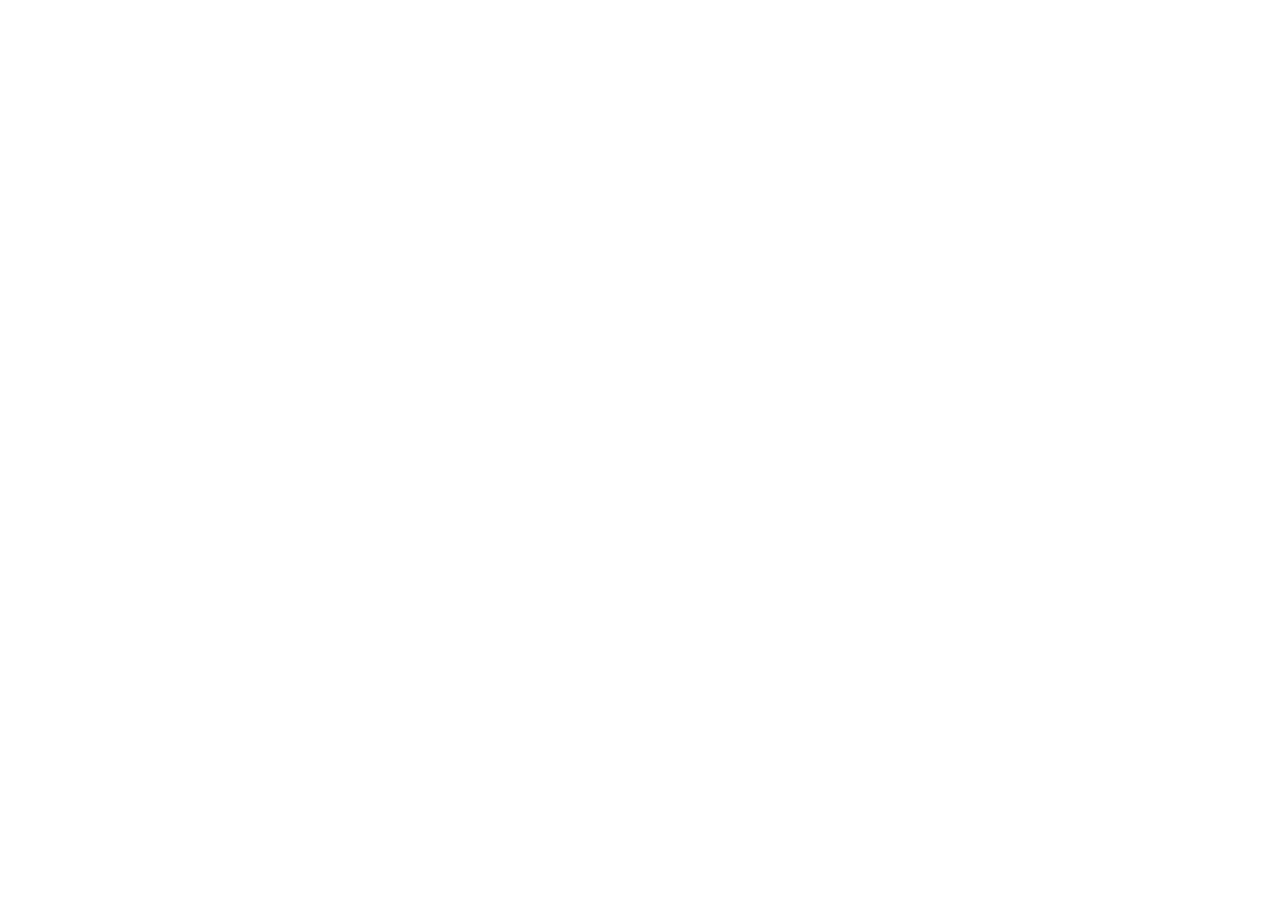
==== commit 0a4b92bf: "Redirect previous website address to organization site" ====
--- a/index.html
+++ b/index.html
@@ -1,420 +1,2 @@
 <!doctype html>
-<html lang="ko">
-<head>
-  <meta charset="UTF-8">
-  <meta name="viewport" content="width=device-width, initial-scale=1">
-  <meta name="theme-color" content="#f8f9f4">
-  <meta name="description" content="대한기계학회 기계인공지능연구회 산학협력 탐색그룹의 2026년 활동 기록. 기업 방문 일정과 주요 논의 내용을 소개합니다.">
-  <meta property="og:title" content="2026 기업 방문 활동 기록 | 산학협력 탐색그룹">
-  <meta property="og:description" content="2026년 4월부터 9월까지, 네 번의 기업 방문과 산학 교류의 기록.">
-  <meta property="og:type" content="website">
-  <title>2026 활동 기록 · 산학협력 탐색그룹</title>
-  <link rel="icon" href="assets/ksme-logo.gif" type="image/gif">
-  <link rel="stylesheet" href="styles.css">
-  <script src="app.js" defer></script>
-  <script src="contact-config.js" defer></script>
-  <script src="contact.js" defer></script>
-</head>
-<body id="top">
-  <a class="skip-link" href="#main">본문으로 이동</a>
-  <header class="site-header">
-    <div class="container header-inner">
-      <a class="identity" href="#top" aria-label="산학협력 탐색그룹 처음으로">
-        <img class="identity-logo" src="assets/ksme-logo.gif" alt="대한기계학회" width="189" height="47">
-        <span class="identity-group"><span class="identity-parent">기계인공지능연구회</span><strong>산학협력 탐색그룹</strong></span>
-      </a>
-      <a class="header-link" href="#journey"><span class="header-link-label">2026 활동 기록</span><span aria-hidden="true">↗</span></a>
-    </div>
-  </header>
-  <main id="main">
-    <section class="hero container" aria-labelledby="hero-title">
-      <div class="hero-copy">
-        <div class="eyebrow"><span class="status-dot"></span> 2026 기업 방문 활동</div>
-        <h1 id="hero-title">2026 기업 방문<br><em>활동 기록</em></h1>
-        <p class="hero-description">HD현대일렉트릭, LG전자 ES연구소, 현대모비스, HD현대사이트솔루션을 방문해 AI 연구 현황과 산학협력 주제를 논의했습니다.</p>
-        <div class="hero-actions"><a class="button" href="#journey">방문 기록 보기 <span aria-hidden="true">↓</span></a><a class="members-shortcut" href="#members">연구회 구성원 보기 <span aria-hidden="true">↓</span></a></div>
-        <p class="hero-period">2026.04 — 2026.09 <span>기업 방문 4회</span></p>
-      </div>
-      <div class="hero-visual">
-        <div class="photo-tab">HD현대사이트솔루션 방문 <span>2026.09.04</span></div>
-        <figure class="hero-photo">
-          <button class="photo-open" data-image="assets/photos/04-hd-site-group.webp" data-caption="2026.09.04 · HD현대사이트솔루션 방문 · HD현대 글로벌 R&D Center" aria-label="HD현대사이트솔루션 방문 단체사진 크게 보기">
-            <img src="assets/photos/04-hd-site-group.webp" alt="HD현대 글로벌 R&D Center 로비에 모인 연구회와 기업 관계자들" width="1360" height="1020" fetchpriority="high">
-            <span class="photo-expand" aria-hidden="true">↗</span>
-          </button>
-          <figcaption><span>04 / HD현대사이트솔루션</span><span>성남, 글로벌 R&D Center</span></figcaption>
-        </figure>
-      </div>
-    </section>
-
-    <section class="numbers container" aria-label="2026년 활동 규모">
-      <div class="number-intro"><span class="section-kicker">활동 현황</span><h2>2026년<br>활동 현황</h2></div>
-      <div class="metric"><p><strong>4</strong><span>개 기업</span></p><span>4월부터 9월까지 방문</span></div>
-      <div class="metric"><p><strong>124</strong><span>명</span></p><span>누적 참여 · 온라인 40명 포함</span></div>
-      <div class="metric"><p><strong>8.5</strong><span>시간</span></p><span>발표·토론 시간</span></div>
-      <p class="metric-note">회의록 기준 · 참여 인원은 회차별 합계인 연인원이며, 시간은 기록된 회의 일정의 합계입니다.</p>
-    </section>
-
-    <section class="approach container" aria-labelledby="approach-title">
-      <div><span class="section-kicker">그룹 소개</span><h2 id="approach-title">기업 방문과<br>AI 연구 교류</h2></div>
-      <div class="approach-body"><p>산학협력 탐색그룹은 기업과 연구회의 AI 연구 현황을 공유하고, 공동연구와 기술 자문이 필요한 분야를 검토합니다.</p>
-        <ol class="process"><li><span>01</span><strong>방문 준비</strong><p>기업별 논의 주제와<br>발표 내용 정리</p></li><li><span>02</span><strong>세미나·토론</strong><p>기업과 연구회의<br>AI 연구 현황 공유</p></li><li><span>03</span><strong>협력 검토</strong><p>공동연구·기술 자문<br>주제 논의</p></li></ol>
-      </div>
-    </section>
-
-    <section class="journey" id="journey" aria-labelledby="journey-title">
-      <div class="container">
-        <div class="section-heading"><div><span class="section-kicker">방문 기록</span><h2 id="journey-title">기업별 방문 기록</h2></div><p>방문 일정과 주요 발표·논의 내용입니다.</p></div>
-        <nav class="journey-index" aria-label="방문 기록 바로가기">
-          <a href="#visit-01"><span>04.03</span><strong>HD현대일렉트릭</strong></a><a href="#visit-02"><span>05.29</span><strong>LG전자 ES연구소</strong></a><a href="#visit-03"><span>07.28</span><strong>현대모비스</strong></a><a href="#visit-04"><span>09.04</span><strong>HD현대사이트솔루션</strong></a>
-        </nav>
-
-        <article class="visit" id="visit-01" aria-labelledby="visit-title-01">
-          <div class="visit-date"><span class="visit-number">01</span><time datetime="2026-04-03"><strong>04.03</strong><span>2026 · 금요일</span></time><span class="visit-sector">전력 · 에너지</span></div>
-          <div class="visit-content">
-            <div class="visit-gallery" data-gallery="electric" aria-label="HD현대일렉트릭 방문 사진">
-              <figure><button class="photo-open" data-image="assets/photos/01-hd-electric-group.webp" data-caption="2026.04.03 · HD현대일렉트릭 방문 · 단체사진 (밝기·기울기 보정)" aria-label="HD현대일렉트릭 방문 사진 크게 보기"><img src="assets/photos/01-hd-electric-group.webp" alt="HD현대 표지 앞에 함께 선 연구회 방문단 6명" width="1672" height="941" loading="lazy"><span class="photo-expand" aria-hidden="true">↗</span></button><figcaption><span class="gallery-caption">HD현대일렉트릭 방문단</span><span class="gallery-pagination"><button type="button" data-prev aria-label="HD현대일렉트릭 이전 사진">←</button><span data-counter aria-live="polite">1 / 2</span><button type="button" data-next aria-label="HD현대일렉트릭 다음 사진">→</button></span></figcaption></figure>
-            </div>
-            <div class="visit-story"><div class="visit-label">제1차 기업 방문</div><h3 id="visit-title-01">HD현대일렉트릭</h3><p class="location">성남 · HD현대 글로벌 R&D Center</p><p class="visit-lead">전력설비 진단과<br>열유동·진동 해석</p><p class="visit-description">전력설비의 AI 안전진단 현황을 공유하고, 냉각·열유동 해석과 진동·소음 예측에 대한 산업체의 수요를 확인했습니다. 물리정보 신경망(PINN)의 산업 적용 가능성도 논의했습니다.</p><div class="tags"><span>전력설비 진단</span><span>열유동·냉각</span><span>진동·소음</span><span>PINN</span></div><div class="meeting-meta"><span>연구회 <b>6명</b> + 기업 <b>11명</b></span><span>15:00–17:00</span></div><div class="takeaway"><span>협력 분야</span><p>설비 진단과 해석·설계 분야의 협력 주제를 검토했습니다.</p></div></div>
-          </div>
-        </article>
-
-        <article class="visit" id="visit-02" aria-labelledby="visit-title-02">
-          <div class="visit-date"><span class="visit-number">02</span><time datetime="2026-05-29"><strong>05.29</strong><span>2026 · 금요일</span></time><span class="visit-sector">공조 · 열관리</span></div>
-          <div class="visit-content">
-            <div class="visit-gallery"><figure><button class="photo-open" data-image="assets/photos/02-lg-es-group.webp" data-caption="2026.05.29 · LG전자 ES연구소 방문 · 가산 R&D 캠퍼스" aria-label="LG전자 ES연구소 방문 단체사진 크게 보기"><img src="assets/photos/02-lg-es-group.webp" alt="LG전자 가산 R&D 캠퍼스에서 촬영한 연구회 방문단의 단체사진" width="2137" height="1603" loading="lazy"><span class="photo-expand" aria-hidden="true">↗</span></button><figcaption><span>LG전자 ES연구소 방문단</span><span class="photo-count">1 / 1</span></figcaption></figure></div>
-            <div class="visit-story"><div class="visit-label">제2차 기업 방문</div><h3 id="visit-title-02">LG전자 ES연구소</h3><p class="location">서울 · LG전자 가산 R&D 캠퍼스</p><p class="visit-lead">공조기기 고장 진단과<br>AI 기류 제어</p><p class="visit-description">주거·산업용 공조와 냉각 기술을 살펴보고, 시계열 데이터 기반 고장 진단·예지와 AI 기류 제어를 논의했습니다. PINN과 AI 에이전트에 대한 연구 관심도 공유했습니다.</p><div class="tags"><span>고장 진단·예지</span><span>기류 제어</span><span>시계열 데이터</span><span>AI 에이전트</span></div><div class="meeting-meta"><span>연구회 <b>7명</b> + 기업 <b>13명</b></span><span>15:00–17:00</span></div><div class="takeaway"><span>방문 이후</span><p>방문 이후 양선웅 교수와 LG전자 ES연구소가 교류를 시작했습니다. (7월 회의록)</p></div></div>
-          </div>
-        </article>
-
-        <div class="journey-note"><span aria-hidden="true">↳</span><p><strong>기업 발표를 먼저 듣는 순서로 변경했습니다.</strong><br>5월 회의의 의견을 반영해, 7월과 9월에는 기업의 AI 연구 소개 후 연구회 발표를 진행했습니다.</p></div>
-
-        <article class="visit" id="visit-03" aria-labelledby="visit-title-03">
-          <div class="visit-date"><span class="visit-number">03</span><time datetime="2026-07-28"><strong>07.28</strong><span>2026 · 화요일</span></time><span class="visit-sector">자동차 · 모빌리티</span></div>
-          <div class="visit-content">
-            <div class="visit-gallery" data-gallery="mobis" aria-label="현대모비스 방문 사진"><figure><button class="photo-open" data-image="assets/photos/03-mobis-meeting.webp?v=privacy-20261004" data-caption="2026.07.28 · 현대모비스 마북연구소 · 연구회·기업 관계자들과의 교류" aria-label="현대모비스 방문 사진 크게 보기"><img src="assets/photos/03-mobis-meeting.webp?v=privacy-20261004" alt="참석자의 얼굴을 흐리게 처리한 현대모비스 마북연구소 세미나 사진" width="1448" height="1086" loading="lazy"><span class="photo-expand" aria-hidden="true">↗</span></button><figcaption><span class="gallery-caption">현대모비스 연구진과의 세미나</span><span class="gallery-pagination"><button type="button" data-prev aria-label="현대모비스 이전 사진">←</button><span data-counter aria-live="polite">1 / 2</span><button type="button" data-next aria-label="현대모비스 다음 사진">→</button></span></figcaption></figure></div>
-            <div class="visit-story"><div class="visit-label">제3차 기업 방문</div><h3 id="visit-title-03">현대모비스</h3><p class="location">용인 · 현대모비스 마북연구소</p><p class="visit-lead">자동차 연구개발을 위한<br>AI 시뮬레이션·최적화</p><p class="visit-description">기업의 AI 추진 전략과 연구 사례를 공유하고, AI 시뮬레이션·최적화, 브라켓 진동 내구 성능 추론, 저차원 동역학 시뮬레이션용 AI 에이전트를 중심으로 의견을 나눴습니다.</p><div class="tags"><span>AI 시뮬레이션</span><span>설계 최적화</span><span>진동 내구</span><span>AI 에이전트</span></div><div class="meeting-meta"><span>연구회 <b>10명</b> + 기업 <b>60명*</b></span><span>14:00–16:30</span></div><p class="attendance-note">* 기업 참석: 현장 20명 + 온라인 40명</p><div class="takeaway"><span>후속 논의</span><p>방문 후 회고에서 기업 자문을 위한 자문단 구성의 필요성을 논의했습니다.</p></div></div>
-          </div>
-        </article>
-
-        <article class="visit" id="visit-04" aria-labelledby="visit-title-04">
-          <div class="visit-date"><span class="visit-number">04</span><time datetime="2026-09-04"><strong>09.04</strong><span>2026 · 금요일</span></time><span class="visit-sector">건설기계 · 산업차량</span></div>
-          <div class="visit-content">
-            <div class="visit-gallery"><figure><button class="photo-open" data-image="assets/photos/04-hd-site-group.webp" data-caption="2026.09.04 · HD현대사이트솔루션 방문 · HD현대 글로벌 R&D Center" aria-label="HD현대사이트솔루션 방문 단체사진 크게 보기"><img src="assets/photos/04-hd-site-group.webp" alt="HD현대사이트솔루션 방문 후 로비에서 함께 촬영한 연구회와 기업 관계자들" width="1360" height="1020" loading="lazy"><span class="photo-expand" aria-hidden="true">↗</span></button><figcaption><span>HD현대사이트솔루션 방문단</span><span class="photo-count">1 / 1</span></figcaption></figure></div>
-            <div class="visit-story"><div class="visit-label">제4차 기업 방문</div><h3 id="visit-title-04">HD현대사이트솔루션</h3><p class="location">성남 · HD현대 글로벌 R&D Center</p><p class="visit-lead">시험 데이터 활용과<br>설계·해석 자동화</p><p class="visit-description">시험 데이터 기반 경량화와 고장 예측, 굴착기의 반복 설계·해석 시간 단축을 논의했습니다. 영상 기반 외력 예측, PINN 적용, CAE 메시 모델링·보고서 작성 에이전트도 협력 주제로 검토했습니다.</p><div class="tags"><span>시험 데이터</span><span>고장 예측</span><span>설계·해석 가속화</span><span>CAE 에이전트</span></div><div class="meeting-meta"><span>연구회 <b>7명</b> + 기업 <b>10명</b></span><span>15:00–17:00</span></div><div class="takeaway"><span>후속 논의</span><p>방문 후 협의 방식과 학술대회 홍보, 참여 기업 모집 방안을 논의했습니다.</p></div></div>
-          </div>
-        </article>
-      </div>
-    </section>
-
-    <section class="members-section" id="members" aria-labelledby="members-title">
-      <div class="container">
-        <div class="section-heading members-heading"><div><span class="section-kicker">연구회 소개</span><h2 id="members-title">기계인공지능연구회 구성원</h2></div><p>2026년 이사진 26명</p></div>
-        <p class="members-description">사진 또는 홈페이지 버튼을 누르면 각 구성원의 웹사이트로 이동합니다.</p>
-        <p class="members-research-note" id="members-research-note">연구 소개 자료는 준비 중입니다.</p>
-      <div class="member-group" aria-labelledby="member-group-1">
-        <div class="member-group-heading"><h3 id="member-group-1">회장단·총무·고문</h3><span>5명</span></div>
-        <div class="members-grid">
-          <article class="member-card" aria-labelledby="member-46-name">
-            <a class="member-photo" href="https://sites.google.com/site/appliedroboticslab/" target="_blank" rel="noopener noreferrer" aria-label="이세진 홈페이지 (새 창)">
-              <img src="assets/members/member-46.png" alt="이세진 프로필 사진" width="1500" height="2250" loading="lazy" decoding="async" style="width:143.74838%;height:152.36238%;left:-12.51042%;top:-3.87610%">
-            </a>
-            <div class="member-info"><p class="member-role">회장</p><h4 id="member-46-name">이세진</h4><p class="member-affiliation">공주대학교</p></div>
-            <div class="member-actions">
-              <a class="member-homepage" href="https://sites.google.com/site/appliedroboticslab/" target="_blank" rel="noopener noreferrer" aria-label="이세진 홈페이지 (새 창)">홈페이지 <span aria-hidden="true">↗</span></a>
-              <button class="member-research" type="button" disabled aria-label="이세진 연구 내용 보기 (준비 중)" aria-describedby="members-research-note">연구 내용 보기</button>
-            </div>
-          </article>
-          <article class="member-card" aria-labelledby="member-48-name">
-            <a class="member-photo" href="https://kaeri.ust.ac.kr/%E8%A4%87%E8%A3%BD-peaple" target="_blank" rel="noopener noreferrer" aria-label="유용균 홈페이지 (새 창)">
-              <img src="assets/members/member-48.png" alt="유용균 프로필 사진" width="268" height="359" loading="lazy" decoding="async" style="transform:scaleX(-1)">
-            </a>
-            <div class="member-info"><p class="member-role">부회장</p><h4 id="member-48-name">유용균</h4><p class="member-affiliation">KAERI</p></div>
-            <div class="member-actions">
-              <a class="member-homepage" href="https://kaeri.ust.ac.kr/%E8%A4%87%E8%A3%BD-peaple" target="_blank" rel="noopener noreferrer" aria-label="유용균 홈페이지 (새 창)">홈페이지 <span aria-hidden="true">↗</span></a>
-              <button class="member-research" type="button" disabled aria-label="유용균 연구 내용 보기 (준비 중)" aria-describedby="members-research-note">연구 내용 보기</button>
-            </div>
-          </article>
-          <article class="member-card" aria-labelledby="member-50-name">
-            <a class="member-photo" href="https://sites.google.com/view/jaehyuklim77/news?authuser=0" target="_blank" rel="noopener noreferrer" aria-label="임재혁 홈페이지 (새 창)">
-              <img src="assets/members/member-50.png" alt="임재혁 프로필 사진" width="268" height="359" loading="lazy" decoding="async">
-            </a>
-            <div class="member-info"><p class="member-role">부회장</p><h4 id="member-50-name">임재혁</h4><p class="member-affiliation">경희대학교</p></div>
-            <div class="member-actions">
-              <a class="member-homepage" href="https://sites.google.com/view/jaehyuklim77/news?authuser=0" target="_blank" rel="noopener noreferrer" aria-label="임재혁 홈페이지 (새 창)">홈페이지 <span aria-hidden="true">↗</span></a>
-              <button class="member-research" type="button" disabled aria-label="임재혁 연구 내용 보기 (준비 중)" aria-describedby="members-research-note">연구 내용 보기</button>
-            </div>
-          </article>
-          <article class="member-card" aria-labelledby="member-52-name">
-            <a class="member-photo" href="https://mlfm.knu.ac.kr/" target="_blank" rel="noopener noreferrer" aria-label="최상헌 홈페이지 (새 창)">
-              <img src="assets/members/member-52.png" alt="최상헌 프로필 사진" width="425" height="567" loading="lazy" decoding="async">
-            </a>
-            <div class="member-info"><p class="member-role">총무</p><h4 id="member-52-name">최상헌</h4><p class="member-affiliation">경북대학교</p></div>
-            <div class="member-actions">
-              <a class="member-homepage" href="https://mlfm.knu.ac.kr/" target="_blank" rel="noopener noreferrer" aria-label="최상헌 홈페이지 (새 창)">홈페이지 <span aria-hidden="true">↗</span></a>
-              <button class="member-research" type="button" disabled aria-label="최상헌 연구 내용 보기 (준비 중)" aria-describedby="members-research-note">연구 내용 보기</button>
-            </div>
-          </article>
-          <article class="member-card" aria-labelledby="member-54-name">
-            <a class="member-photo" href="https://sites.google.com/view/intelligent-robot-laboratory/" target="_blank" rel="noopener noreferrer" aria-label="송재복 홈페이지 (새 창)">
-              <img src="assets/members/member-54.png" alt="송재복 프로필 사진" width="374" height="529" loading="lazy" decoding="async">
-            </a>
-            <div class="member-info"><p class="member-role">고문</p><h4 id="member-54-name">송재복</h4><p class="member-affiliation">고려대학교</p></div>
-            <div class="member-actions">
-              <a class="member-homepage" href="https://sites.google.com/view/intelligent-robot-laboratory/" target="_blank" rel="noopener noreferrer" aria-label="송재복 홈페이지 (새 창)">홈페이지 <span aria-hidden="true">↗</span></a>
-              <button class="member-research" type="button" disabled aria-label="송재복 연구 내용 보기 (준비 중)" aria-describedby="members-research-note">연구 내용 보기</button>
-            </div>
-          </article>
-        </div>
-      </div>
-      <div class="member-group" aria-labelledby="member-group-2">
-        <div class="member-group-heading"><h3 id="member-group-2">운영위원</h3><span>14명</span></div>
-        <div class="members-grid">
-          <article class="member-card" aria-labelledby="member-04-name">
-            <a class="member-photo" href="https://www.smartdesignlab.org/" target="_blank" rel="noopener noreferrer" aria-label="강남우 홈페이지 (새 창)">
-              <img src="assets/members/member-04.png" alt="강남우 프로필 사진" width="250" height="342" loading="lazy" decoding="async">
-            </a>
-            <div class="member-info"><p class="member-role">운영위원</p><h4 id="member-04-name">강남우</h4><p class="member-affiliation">KAIST</p></div>
-            <div class="member-actions">
-              <a class="member-homepage" href="https://www.smartdesignlab.org/" target="_blank" rel="noopener noreferrer" aria-label="강남우 홈페이지 (새 창)">홈페이지 <span aria-hidden="true">↗</span></a>
-              <button class="member-research" type="button" disabled aria-label="강남우 연구 내용 보기 (준비 중)" aria-describedby="members-research-note">연구 내용 보기</button>
-            </div>
-          </article>
-          <article class="member-card" aria-labelledby="member-06-name">
-            <a class="member-photo" href="https://sites.google.com/view/namjungk" target="_blank" rel="noopener noreferrer" aria-label="김남중 홈페이지 (새 창)">
-              <img src="assets/members/member-06.png" alt="김남중 프로필 사진" width="232" height="316" loading="lazy" decoding="async">
-            </a>
-            <div class="member-info"><p class="member-role">운영위원</p><h4 id="member-06-name">김남중</h4><p class="member-affiliation">서강대학교</p></div>
-            <div class="member-actions">
-              <a class="member-homepage" href="https://sites.google.com/view/namjungk" target="_blank" rel="noopener noreferrer" aria-label="김남중 홈페이지 (새 창)">홈페이지 <span aria-hidden="true">↗</span></a>
-              <button class="member-research" type="button" disabled aria-label="김남중 연구 내용 보기 (준비 중)" aria-describedby="members-research-note">연구 내용 보기</button>
-            </div>
-          </article>
-          <article class="member-card" aria-labelledby="member-08-name">
-            <a class="member-photo" href="https://csailabyonsei.quv.kr/" target="_blank" rel="noopener noreferrer" aria-label="민경민 홈페이지 (새 창)">
-              <img src="assets/members/member-08.png" alt="민경민 프로필 사진" width="232" height="316" loading="lazy" decoding="async">
-            </a>
-            <div class="member-info"><p class="member-role">운영위원</p><h4 id="member-08-name">민경민</h4><p class="member-affiliation">연세대학교</p></div>
-            <div class="member-actions">
-              <a class="member-homepage" href="https://csailabyonsei.quv.kr/" target="_blank" rel="noopener noreferrer" aria-label="민경민 홈페이지 (새 창)">홈페이지 <span aria-hidden="true">↗</span></a>
-              <button class="member-research" type="button" disabled aria-label="민경민 연구 내용 보기 (준비 중)" aria-describedby="members-research-note">연구 내용 보기</button>
-            </div>
-          </article>
-          <article class="member-card" aria-labelledby="member-10-name">
-            <a class="member-photo" href="https://sites.google.com/view/kit-ssc" target="_blank" rel="noopener noreferrer" aria-label="손정우 홈페이지 (새 창)">
-              <img src="assets/members/member-10.png" alt="손정우 프로필 사진" width="232" height="316" loading="lazy" decoding="async">
-            </a>
-            <div class="member-info"><p class="member-role">운영위원</p><h4 id="member-10-name">손정우</h4><p class="member-affiliation">금오공과대학교</p></div>
-            <div class="member-actions">
-              <a class="member-homepage" href="https://sites.google.com/view/kit-ssc" target="_blank" rel="noopener noreferrer" aria-label="손정우 홈페이지 (새 창)">홈페이지 <span aria-hidden="true">↗</span></a>
-              <button class="member-research" type="button" disabled aria-label="손정우 연구 내용 보기 (준비 중)" aria-describedby="members-research-note">연구 내용 보기</button>
-            </div>
-          </article>
-          <article class="member-card" aria-labelledby="member-12-name">
-            <a class="member-photo" href="https://www.sim-research.org/" target="_blank" rel="noopener noreferrer" aria-label="심주용 홈페이지 (새 창)">
-              <img src="assets/members/member-12.png" alt="심주용 프로필 사진" width="248" height="319" loading="lazy" decoding="async">
-            </a>
-            <div class="member-info"><p class="member-role">운영위원</p><h4 id="member-12-name">심주용</h4><p class="member-affiliation">숙명여자대학교</p></div>
-            <div class="member-actions">
-              <a class="member-homepage" href="https://www.sim-research.org/" target="_blank" rel="noopener noreferrer" aria-label="심주용 홈페이지 (새 창)">홈페이지 <span aria-hidden="true">↗</span></a>
-              <button class="member-research" type="button" disabled aria-label="심주용 연구 내용 보기 (준비 중)" aria-describedby="members-research-note">연구 내용 보기</button>
-            </div>
-          </article>
-          <article class="member-card" aria-labelledby="member-14-name">
-            <a class="member-photo" href="https://sddo.gist.ac.kr/index.php" target="_blank" rel="noopener noreferrer" aria-label="오현석 홈페이지 (새 창)">
-              <img src="assets/members/member-14.png" alt="오현석 프로필 사진" width="232" height="316" loading="lazy" decoding="async">
-            </a>
-            <div class="member-info"><p class="member-role">운영위원</p><h4 id="member-14-name">오현석</h4><p class="member-affiliation">GIST</p></div>
-            <div class="member-actions">
-              <a class="member-homepage" href="https://sddo.gist.ac.kr/index.php" target="_blank" rel="noopener noreferrer" aria-label="오현석 홈페이지 (새 창)">홈페이지 <span aria-hidden="true">↗</span></a>
-              <button class="member-research" type="button" disabled aria-label="오현석 연구 내용 보기 (준비 중)" aria-describedby="members-research-note">연구 내용 보기</button>
-            </div>
-          </article>
-          <article class="member-card" aria-labelledby="member-16-name">
-            <a class="member-photo" href="https://sites.google.com/site/seunghwalab/" target="_blank" rel="noopener noreferrer" aria-label="유승화 홈페이지 (새 창)">
-              <img src="assets/members/member-16.png" alt="유승화 프로필 사진" width="175" height="232" loading="lazy" decoding="async">
-            </a>
-            <div class="member-info"><p class="member-role">운영위원</p><h4 id="member-16-name">유승화</h4><p class="member-affiliation">KAIST</p></div>
-            <div class="member-actions">
-              <a class="member-homepage" href="https://sites.google.com/site/seunghwalab/" target="_blank" rel="noopener noreferrer" aria-label="유승화 홈페이지 (새 창)">홈페이지 <span aria-hidden="true">↗</span></a>
-              <button class="member-research" type="button" disabled aria-label="유승화 연구 내용 보기 (준비 중)" aria-describedby="members-research-note">연구 내용 보기</button>
-            </div>
-          </article>
-          <article class="member-card" aria-labelledby="member-18-name">
-            <a class="member-photo" href="https://sites.google.com/view/ddfegroup/home" target="_blank" rel="noopener noreferrer" aria-label="이상승 홈페이지 (새 창)">
-              <img src="assets/members/member-18.png" alt="이상승 프로필 사진" width="195" height="258" loading="lazy" decoding="async">
-            </a>
-            <div class="member-info"><p class="member-role">운영위원</p><h4 id="member-18-name">이상승</h4><p class="member-affiliation">인하대학교</p></div>
-            <div class="member-actions">
-              <a class="member-homepage" href="https://sites.google.com/view/ddfegroup/home" target="_blank" rel="noopener noreferrer" aria-label="이상승 홈페이지 (새 창)">홈페이지 <span aria-hidden="true">↗</span></a>
-              <button class="member-research" type="button" disabled aria-label="이상승 연구 내용 보기 (준비 중)" aria-describedby="members-research-note">연구 내용 보기</button>
-            </div>
-          </article>
-          <article class="member-card" aria-labelledby="member-20-name">
-            <a class="member-photo" href="https://iai.cau.ac.kr/" target="_blank" rel="noopener noreferrer" aria-label="이수영 홈페이지 (새 창)">
-              <img src="assets/members/member-20.png" alt="이수영 프로필 사진" width="232" height="316" loading="lazy" decoding="async" style="transform:scaleX(-1)">
-            </a>
-            <div class="member-info"><p class="member-role">운영위원</p><h4 id="member-20-name">이수영</h4><p class="member-affiliation">중앙대학교</p></div>
-            <div class="member-actions">
-              <a class="member-homepage" href="https://iai.cau.ac.kr/" target="_blank" rel="noopener noreferrer" aria-label="이수영 홈페이지 (새 창)">홈페이지 <span aria-hidden="true">↗</span></a>
-              <button class="member-research" type="button" disabled aria-label="이수영 연구 내용 보기 (준비 중)" aria-describedby="members-research-note">연구 내용 보기</button>
-            </div>
-          </article>
-          <article class="member-card" aria-labelledby="member-22-name">
-            <a class="member-photo" href="https://iailab.kaist.ac.kr/" target="_blank" rel="noopener noreferrer" aria-label="이승철 홈페이지 (새 창)">
-              <img src="assets/members/member-22.png" alt="이승철 프로필 사진" width="232" height="316" loading="lazy" decoding="async" style="transform:scaleX(-1)">
-            </a>
-            <div class="member-info"><p class="member-role">운영위원</p><h4 id="member-22-name">이승철</h4><p class="member-affiliation">KAIST</p></div>
-            <div class="member-actions">
-              <a class="member-homepage" href="https://iailab.kaist.ac.kr/" target="_blank" rel="noopener noreferrer" aria-label="이승철 홈페이지 (새 창)">홈페이지 <span aria-hidden="true">↗</span></a>
-              <button class="member-research" type="button" disabled aria-label="이승철 연구 내용 보기 (준비 중)" aria-describedby="members-research-note">연구 내용 보기</button>
-            </div>
-          </article>
-          <article class="member-card" aria-labelledby="member-24-name">
-            <a class="member-photo" href="https://www.jbnu-caim.kr/main/" target="_blank" rel="noopener noreferrer" aria-label="이덕진 홈페이지 (새 창)">
-              <img src="assets/members/member-24.png" alt="이덕진 프로필 사진" width="193" height="261" loading="lazy" decoding="async">
-            </a>
-            <div class="member-info"><p class="member-role">운영위원</p><h4 id="member-24-name">이덕진</h4><p class="member-affiliation">전북대학교</p></div>
-            <div class="member-actions">
-              <a class="member-homepage" href="https://www.jbnu-caim.kr/main/" target="_blank" rel="noopener noreferrer" aria-label="이덕진 홈페이지 (새 창)">홈페이지 <span aria-hidden="true">↗</span></a>
-              <button class="member-research" type="button" disabled aria-label="이덕진 연구 내용 보기 (준비 중)" aria-describedby="members-research-note">연구 내용 보기</button>
-            </div>
-          </article>
-          <article class="member-card" aria-labelledby="member-26-name">
-            <a class="member-photo" href="https://scholar.google.co.kr/citations?user=uP2bXL0AAAAJ&amp;hl=ko" target="_blank" rel="noopener noreferrer" aria-label="이진우 홈페이지 (새 창)">
-              <img src="assets/members/member-26.png" alt="이진우 프로필 사진" width="229" height="295" loading="lazy" decoding="async">
-            </a>
-            <div class="member-info"><p class="member-role">운영위원</p><h4 id="member-26-name">이진우</h4><p class="member-affiliation">아주대학교</p></div>
-            <div class="member-actions">
-              <a class="member-homepage" href="https://scholar.google.co.kr/citations?user=uP2bXL0AAAAJ&amp;hl=ko" target="_blank" rel="noopener noreferrer" aria-label="이진우 홈페이지 (새 창)">홈페이지 <span aria-hidden="true">↗</span></a>
-              <button class="member-research" type="button" disabled aria-label="이진우 연구 내용 보기 (준비 중)" aria-describedby="members-research-note">연구 내용 보기</button>
-            </div>
-          </article>
-          <article class="member-card" aria-labelledby="member-28-name">
-            <a class="member-photo" href="https://ninelab.creatorlink.net/index" target="_blank" rel="noopener noreferrer" aria-label="전준구 홈페이지 (새 창)">
-              <img src="assets/members/member-28.png" alt="전준구 프로필 사진" width="244" height="231" loading="lazy" decoding="async">
-            </a>
-            <div class="member-info"><p class="member-role">운영위원</p><h4 id="member-28-name">전준구</h4><p class="member-affiliation">POSTECH</p></div>
-            <div class="member-actions">
-              <a class="member-homepage" href="https://ninelab.creatorlink.net/index" target="_blank" rel="noopener noreferrer" aria-label="전준구 홈페이지 (새 창)">홈페이지 <span aria-hidden="true">↗</span></a>
-              <button class="member-research" type="button" disabled aria-label="전준구 연구 내용 보기 (준비 중)" aria-describedby="members-research-note">연구 내용 보기</button>
-            </div>
-          </article>
-          <article class="member-card" aria-labelledby="member-30-name">
-            <a class="member-photo" href="https://ai-sa.ajou.ac.kr/" target="_blank" rel="noopener noreferrer" aria-label="하종문 홈페이지 (새 창)">
-              <img src="assets/members/member-30.png" alt="하종문 프로필 사진" width="233" height="299" loading="lazy" decoding="async">
-            </a>
-            <div class="member-info"><p class="member-role">운영위원</p><h4 id="member-30-name">하종문</h4><p class="member-affiliation">아주대학교</p></div>
-            <div class="member-actions">
-              <a class="member-homepage" href="https://ai-sa.ajou.ac.kr/" target="_blank" rel="noopener noreferrer" aria-label="하종문 홈페이지 (새 창)">홈페이지 <span aria-hidden="true">↗</span></a>
-              <button class="member-research" type="button" disabled aria-label="하종문 연구 내용 보기 (준비 중)" aria-describedby="members-research-note">연구 내용 보기</button>
-            </div>
-          </article>
-        </div>
-      </div>
-      <div class="member-group" aria-labelledby="member-group-3">
-        <div class="member-group-heading"><h3 id="member-group-3">전문위원</h3><span>7명</span></div>
-        <div class="members-grid">
-          <article class="member-card" aria-labelledby="member-32-name">
-            <a class="member-photo" href="https://sites.google.com/view/damislab" target="_blank" rel="noopener noreferrer" aria-label="현재상 홈페이지 (새 창)">
-              <img src="assets/members/member-32.png" alt="현재상 프로필 사진" width="150" height="200" loading="lazy" decoding="async">
-            </a>
-            <div class="member-info"><p class="member-role">전문위원</p><h4 id="member-32-name">현재상</h4><p class="member-affiliation">연세대학교</p></div>
-            <div class="member-actions">
-              <a class="member-homepage" href="https://sites.google.com/view/damislab" target="_blank" rel="noopener noreferrer" aria-label="현재상 홈페이지 (새 창)">홈페이지 <span aria-hidden="true">↗</span></a>
-              <button class="member-research" type="button" disabled aria-label="현재상 연구 내용 보기 (준비 중)" aria-describedby="members-research-note">연구 내용 보기</button>
-            </div>
-          </article>
-          <article class="member-card" aria-labelledby="member-34-name">
-            <a class="member-photo" href="https://ise.jbnu.ac.kr/ise/1897/subview.do?enc=Zm5jdDF8QEB8JTJGamJudVByb2ZsJTJGaXNlJTJGOCUyRjU0NjglMkZhcnRjbFZpZXcuZG8lM0ZwYWdlJTNEMSUyNmZpbmRUeXBlJTNEJTI2ZmluZFdvcmQlM0QlMjY%3D" target="_blank" rel="noopener noreferrer" aria-label="김태진 홈페이지 (새 창)">
-              <img src="assets/members/member-34.png" alt="김태진 프로필 사진" width="180" height="223" loading="lazy" decoding="async">
-            </a>
-            <div class="member-info"><p class="member-role">전문위원</p><h4 id="member-34-name">김태진</h4><p class="member-affiliation">전북대학교</p></div>
-            <div class="member-actions">
-              <a class="member-homepage" href="https://ise.jbnu.ac.kr/ise/1897/subview.do?enc=Zm5jdDF8QEB8JTJGamJudVByb2ZsJTJGaXNlJTJGOCUyRjU0NjglMkZhcnRjbFZpZXcuZG8lM0ZwYWdlJTNEMSUyNmZpbmRUeXBlJTNEJTI2ZmluZFdvcmQlM0QlMjY%3D" target="_blank" rel="noopener noreferrer" aria-label="김태진 홈페이지 (새 창)">홈페이지 <span aria-hidden="true">↗</span></a>
-              <button class="member-research" type="button" disabled aria-label="김태진 연구 내용 보기 (준비 중)" aria-describedby="members-research-note">연구 내용 보기</button>
-            </div>
-          </article>
-          <article class="member-card" aria-labelledby="member-36-name">
-            <a class="member-photo" href="https://phm.imweb.me/" target="_blank" rel="noopener noreferrer" aria-label="정준하 홈페이지 (새 창)">
-              <img src="assets/members/member-36.png" alt="정준하 프로필 사진" width="150" height="200" loading="lazy" decoding="async">
-            </a>
-            <div class="member-info"><p class="member-role">전문위원</p><h4 id="member-36-name">정준하</h4><p class="member-affiliation">아주대학교</p></div>
-            <div class="member-actions">
-              <a class="member-homepage" href="https://phm.imweb.me/" target="_blank" rel="noopener noreferrer" aria-label="정준하 홈페이지 (새 창)">홈페이지 <span aria-hidden="true">↗</span></a>
-              <button class="member-research" type="button" disabled aria-label="정준하 연구 내용 보기 (준비 중)" aria-describedby="members-research-note">연구 내용 보기</button>
-            </div>
-          </article>
-          <article class="member-card" aria-labelledby="member-38-name">
-            <a class="member-photo" href="https://idea.uos.ac.kr/" target="_blank" rel="noopener noreferrer" aria-label="박찬희 홈페이지 (새 창)">
-              <img src="assets/members/member-38.png" alt="박찬희 프로필 사진" width="232" height="315" loading="lazy" decoding="async">
-            </a>
-            <div class="member-info"><p class="member-role">전문위원</p><h4 id="member-38-name">박찬희</h4><p class="member-affiliation">서울시립대학교</p></div>
-            <div class="member-actions">
-              <a class="member-homepage" href="https://idea.uos.ac.kr/" target="_blank" rel="noopener noreferrer" aria-label="박찬희 홈페이지 (새 창)">홈페이지 <span aria-hidden="true">↗</span></a>
-              <button class="member-research" type="button" disabled aria-label="박찬희 연구 내용 보기 (준비 중)" aria-describedby="members-research-note">연구 내용 보기</button>
-            </div>
-          </article>
-          <article class="member-card" aria-labelledby="member-40-name">
-            <a class="member-photo" href="https://mai-seoultech.squarespace.com/" target="_blank" rel="noopener noreferrer" aria-label="박범수 홈페이지 (새 창)">
-              <img src="assets/members/member-40.png" alt="박범수 프로필 사진" width="232" height="316" loading="lazy" decoding="async">
-            </a>
-            <div class="member-info"><p class="member-role">전문위원</p><h4 id="member-40-name">박범수</h4><p class="member-affiliation">서울과학기술대학교</p></div>
-            <div class="member-actions">
-              <a class="member-homepage" href="https://mai-seoultech.squarespace.com/" target="_blank" rel="noopener noreferrer" aria-label="박범수 홈페이지 (새 창)">홈페이지 <span aria-hidden="true">↗</span></a>
-              <button class="member-research" type="button" disabled aria-label="박범수 연구 내용 보기 (준비 중)" aria-describedby="members-research-note">연구 내용 보기</button>
-            </div>
-          </article>
-          <article class="member-card" aria-labelledby="member-42-name">
-            <a class="member-photo" href="https://idealab.hanyang.ac.kr/" target="_blank" rel="noopener noreferrer" aria-label="양선웅 홈페이지 (새 창)">
-              <img src="assets/members/member-42.png" alt="양선웅 프로필 사진" width="232" height="316" loading="lazy" decoding="async">
-            </a>
-            <div class="member-info"><p class="member-role">전문위원</p><h4 id="member-42-name">양선웅</h4><p class="member-affiliation">한양대학교</p></div>
-            <div class="member-actions">
-              <a class="member-homepage" href="https://idealab.hanyang.ac.kr/" target="_blank" rel="noopener noreferrer" aria-label="양선웅 홈페이지 (새 창)">홈페이지 <span aria-hidden="true">↗</span></a>
-              <button class="member-research" type="button" disabled aria-label="양선웅 연구 내용 보기 (준비 중)" aria-describedby="members-research-note">연구 내용 보기</button>
-            </div>
-          </article>
-          <article class="member-card" aria-labelledby="member-44-name">
-            <a class="member-photo" href="https://mintlab.korea.ac.kr/" target="_blank" rel="noopener noreferrer" aria-label="김대겸 홈페이지 (새 창)">
-              <img src="assets/members/member-44.png" alt="김대겸 프로필 사진" width="170" height="204" loading="lazy" decoding="async">
-            </a>
-            <div class="member-info"><p class="member-role">전문위원</p><h4 id="member-44-name">김대겸</h4><p class="member-affiliation">고려대학교</p></div>
-            <div class="member-actions">
-              <a class="member-homepage" href="https://mintlab.korea.ac.kr/" target="_blank" rel="noopener noreferrer" aria-label="김대겸 홈페이지 (새 창)">홈페이지 <span aria-hidden="true">↗</span></a>
-              <button class="member-research" type="button" disabled aria-label="김대겸 연구 내용 보기 (준비 중)" aria-describedby="members-research-note">연구 내용 보기</button>
-            </div>
-          </article>
-        </div>
-      </div>
-        <p class="members-source">구성원·직책·소속은 2026년 9월 4일 발표자료 기준입니다.</p>
-      </div>
-    </section>
-
-<section class="credits container" aria-label="그룹 소개와 기록 안내"><div><span class="section-kicker">운영진</span><h2>산학협력 탐색그룹 운영진</h2><p>운영진과 기계인공지능연구회 소속 연구진이 기업 방문과 세미나를 준비했습니다.</p><div class="team"><span><b>이진우</b> 아주대학교 · 그룹장</span><span><b>손정우</b> 금오공과대학교</span><span><b>최상헌</b> 경북대학교</span><span><b>양선웅</b> 한양대학교</span><span><b>오현석</b> GIST</span></div></div><div class="record-note"><span class="section-kicker">자료 출처</span><p>2026년 기업 방문 발표자료 4건과 회의록 4건을 바탕으로 정리했습니다. 날짜와 인원은 회의록의 실제 회의 정보를 따릅니다.</p><p>기록 범위 <strong>2026.04.03 — 09.04</strong><br>작성 기준 <strong>2026.10</strong></p></div></section>
-    <section class="inquiry-section" id="contact" aria-labelledby="inquiry-title">
-      <div class="container inquiry-layout">
-        <div class="inquiry-intro">
-          <span class="section-kicker">문의</span>
-          <h2 id="inquiry-title">산학협력 문의</h2>
-          <p>AI 관련 공동연구, 기술 자문, 방문 세미나를 문의하실 수 있습니다. 내용을 검토한 후 담당자가 연락드립니다.</p>
-          <div class="inquiry-topics"><span>연구 주제 탐색</span><span>기술 자문</span><span>방문 세미나</span><span>공동연구</span></div>
-          <ol class="inquiry-steps"><li><span>01</span><div><strong>문의 작성</strong><p>연구 내용과 요청 사항을 작성해주세요.</p></div></li><li><span>02</span><div><strong>내용 검토</strong><p>운영진이 문의 내용과 관련 분야를 검토합니다.</p></div></li><li><span>03</span><div><strong>담당자 연락</strong><p>이메일 또는 전화로 연락드립니다.</p></div></li></ol>
-          <p class="inquiry-note">문의 내용과 연락처는 홈페이지에 공개되지 않습니다.</p>
-        </div>
-        <div class="inquiry-form-area">
-          <p class="inquiry-connection" id="inquiry-connection">현재는 문의 화면 미리보기입니다. Google 연결 전에는 접수·저장·이메일 발송이 이루어지지 않습니다.</p>
-          <iframe id="inquiry-frame" src="https://script.google.com/macros/s/AKfycbyqrqDLCNG93MQwHev7d4G5tEPiE0s_Rb_WKDJtI0AP4udPK_IPzrMD_i6Ru1dq3-_l/exec" title="산학협력 문의 입력 양식" referrerpolicy="no-referrer"></iframe>
-          <div id="inquiry-open" class="inquiry-open" hidden>
-            <p id="inquiry-open-help" hidden>문의 양식을 열어 내용을 작성해주세요.</p>
-            <a id="inquiry-open-link" href="#contact" target="_blank" rel="noopener noreferrer">문의 양식 새 창에서 열기 <span aria-hidden="true">↗</span></a>
-          </div>
-          <noscript><p>문의 양식을 이용하려면 JavaScript를 활성화해주세요. 현재 문의는 접수되지 않았습니다.</p></noscript>
-        </div>
-      </div>
-    </section>
-  </main>
-  <footer class="site-footer"><div class="container"><p>대한기계학회 기계인공지능연구회 <span>산학협력 탐색그룹</span></p><a href="#top">처음으로 <span aria-hidden="true">↑</span></a></div></footer>
-  <dialog class="lightbox" aria-label="활동 사진 확대 보기"><button class="lightbox-close" type="button" aria-label="사진 닫기">닫기 <span aria-hidden="true">×</span></button><img alt=""><p class="lightbox-caption"></p></dialog>
-</body>
-</html>
+<html lang="ko"><head><meta charset="utf-8"><meta name="viewport" content="width=device-width, initial-scale=1"><title>기계인공지능연구회 홈페이지 안내</title><link rel="canonical" href="https://ksme-ai.github.io/"><meta http-equiv="refresh" content="0;url=https://ksme-ai.github.io/"><script>location.replace('https://ksme-ai.github.io/'+location.search+location.hash);</script><style>body{font-family:system-ui,sans-serif;font-size:18px;line-height:1.7;max-width:640px;margin:15vh auto;padding:24px;background:#fff;color:#172b3a}a{color:#145d94}</style></head><body><h1>홈페이지 주소가 변경되었습니다.</h1><p><a href="https://ksme-ai.github.io/">기계인공지능연구회 홈페이지로 이동</a></p></body></html>
